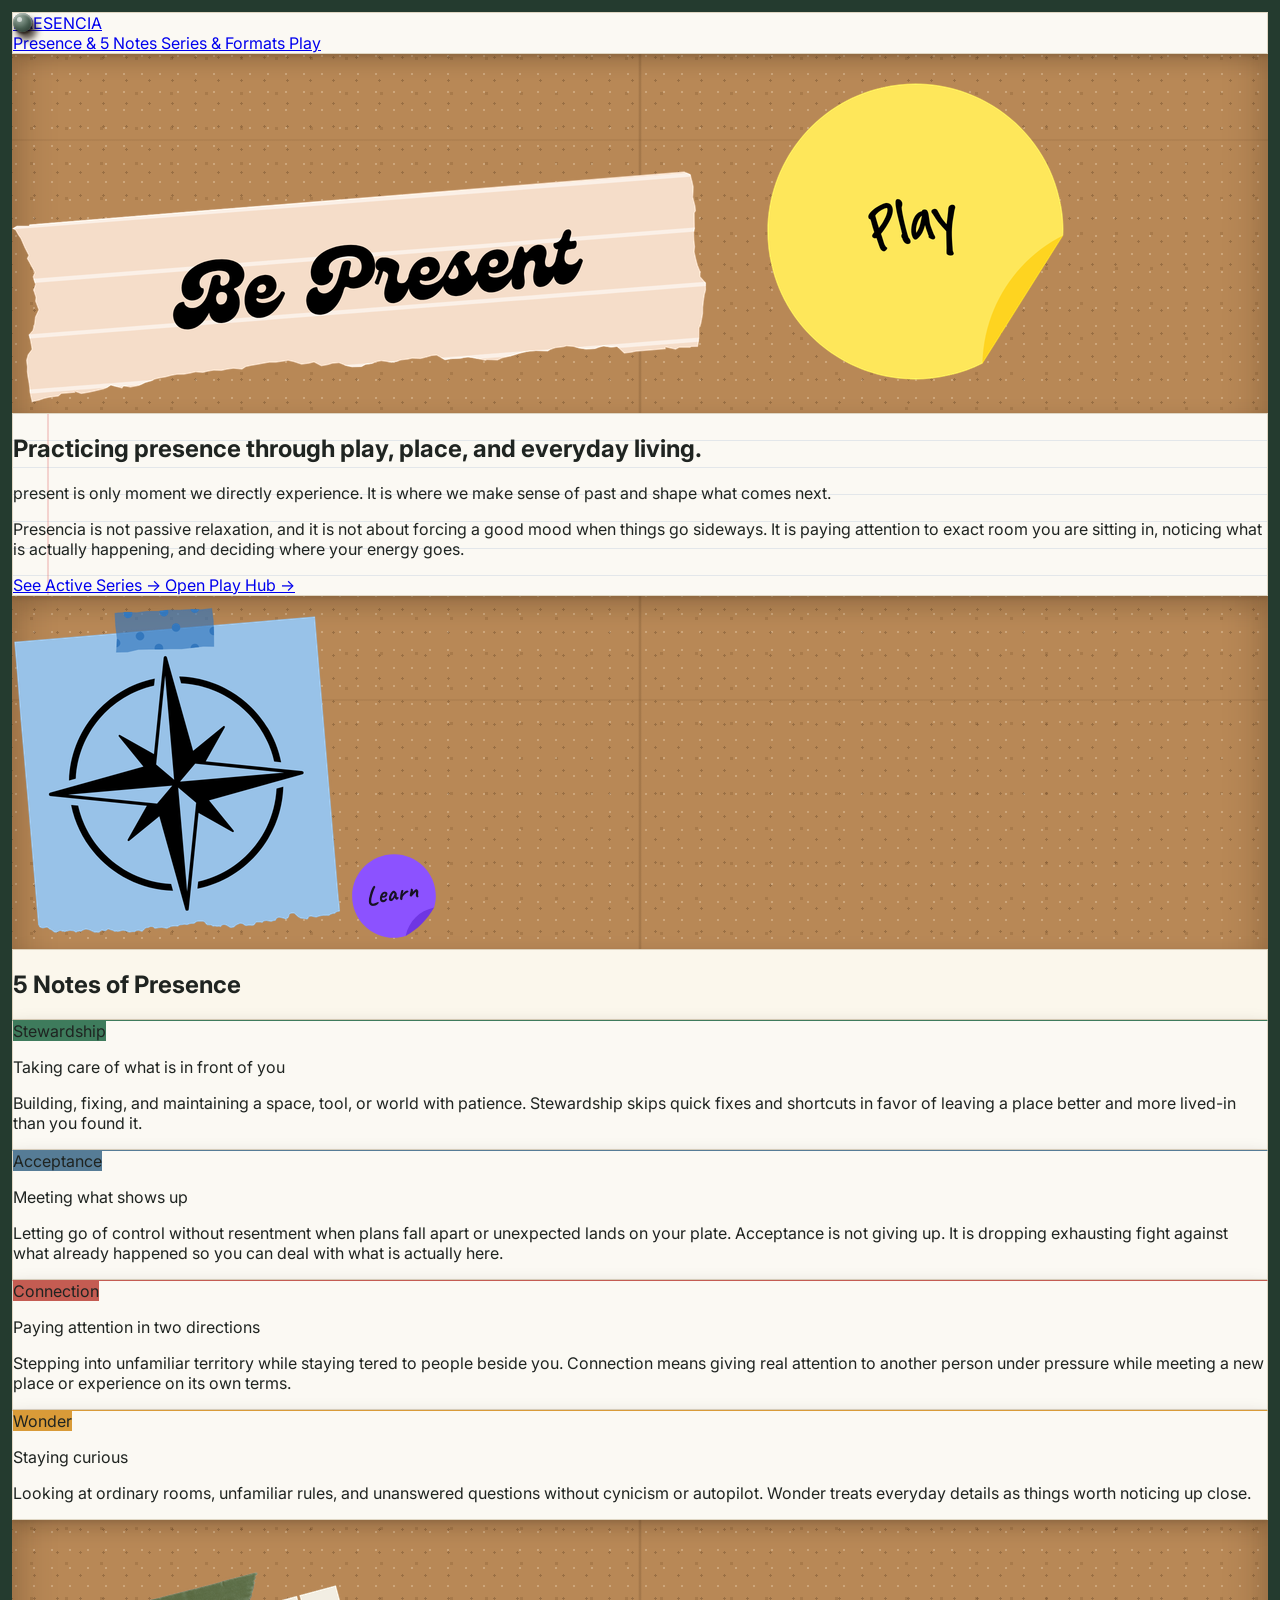
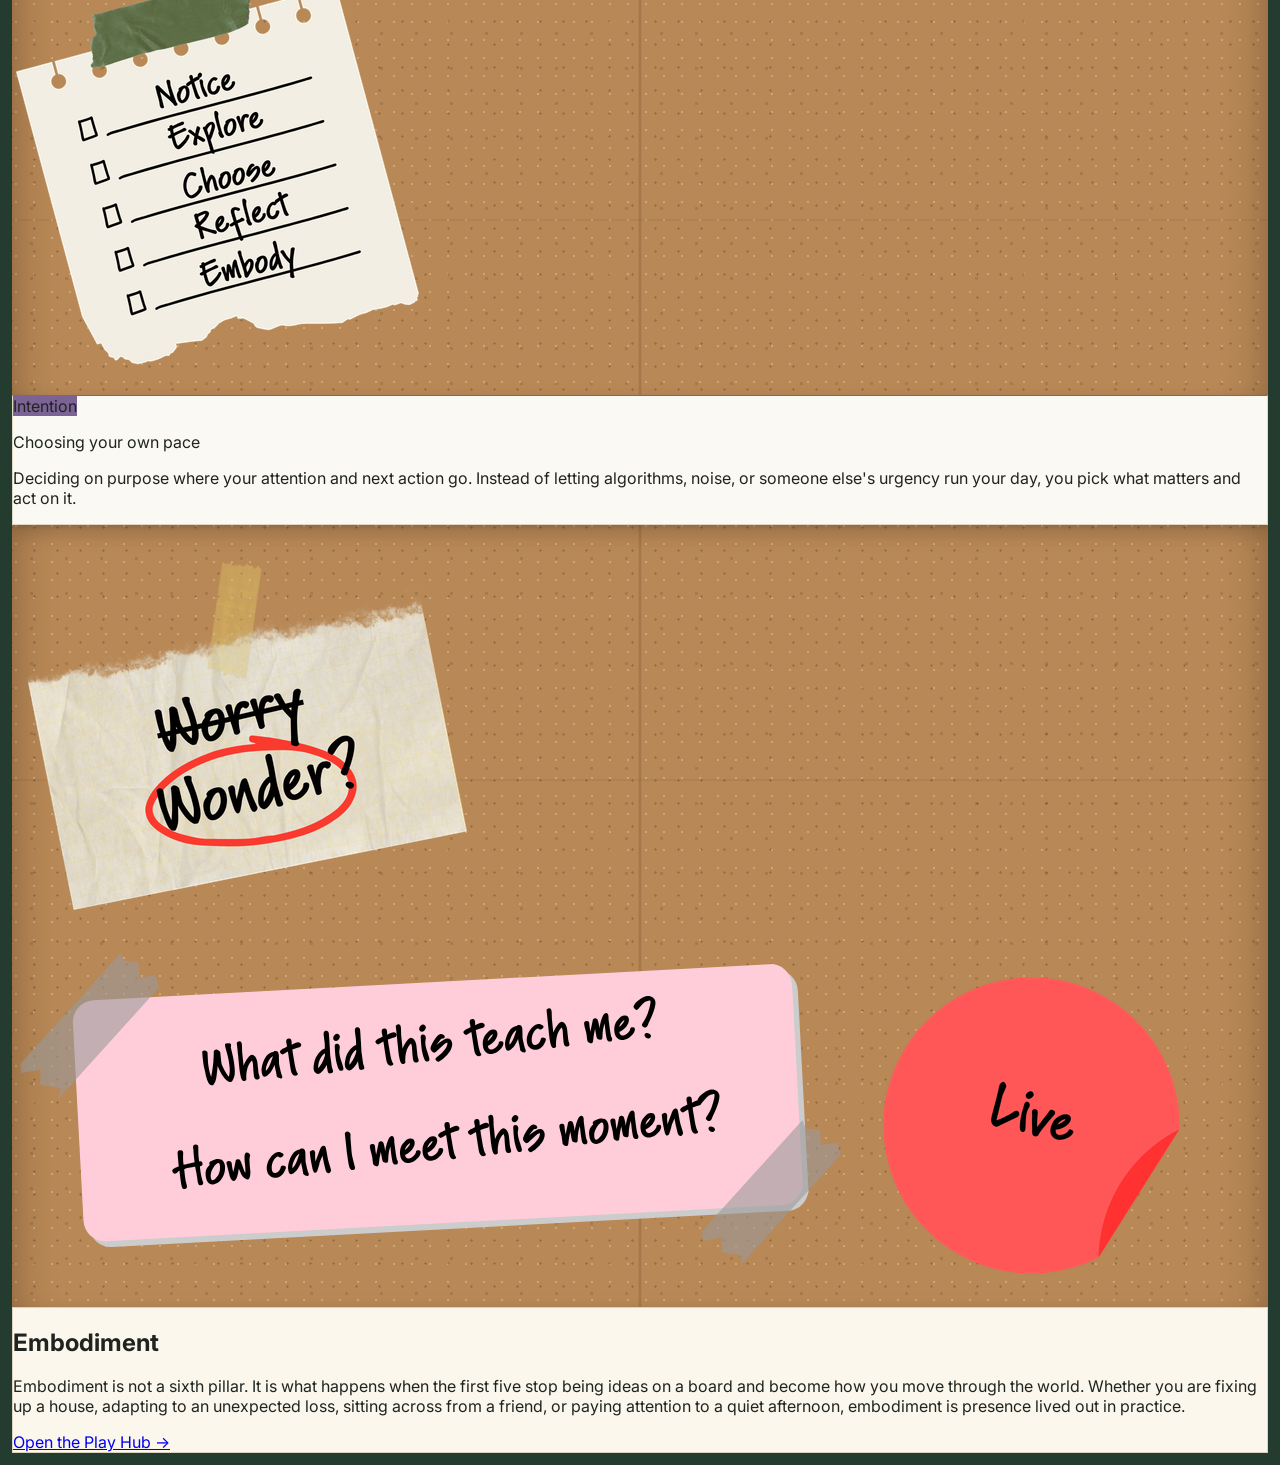
==== index.html @ 04a3e6ba "Update index.html" ====
<!DOCTYPE html>
<html lang="en">
<head>
  <meta charset="UTF-8" />
  <meta name="viewport" content="width=device-width, initial-scale=1.0" />
  <title>PRESENCIA | Presence & The 5 Notes</title>
  <script src="https://cdn.tailwindcss.com"></script>
  <link rel="preconnect" href="https://fonts.googleapis.com">
  <link rel="preconnect" href="https://fonts.gstatic.com" crossorigin>
  <link href="https://fonts.googleapis.com/css2?family=Caveat:wght@600;700&family=Inter:wght@400;500;600;700;800&family=Pacifico&display=swap" rel="stylesheet">
  <link rel="stylesheet" href="styles.css" />
</head>
<body class="flex flex-col">

  <!-- TOP PINNED HEADER BAR (.pinned with Two 3D Slate Push Pins, Zero Tape) -->
  <div class="max-w-6xl w-full mx-auto px-4 sm:px-6 pt-5 z-20">
    <header class="index-card rounded-2xl px-5 sm:px-7 py-3.5 flex flex-wrap items-center justify-between gap-4">
      <div class="slate-pin top-2.5 left-3"></div>
      <div class="slate-pin top-2.5 right-3"></div>

      <!-- Left Cluster: PRESENCIA + Inline Logo Directly to the Right -->
      <div class="pl-4 flex items-center gap-2.5">
        <a href="index.html" class="font-extrabold tracking-[0.18em] text-base sm:text-lg uppercase text-[#1f2421] no-underline">
          PRESENCIA
        </a>
        <img
          id="brandLogoImg"
          src="logo.png"
          alt="Presencia Logo"
          class="h-9 w-auto max-w-[130px] rounded-md object-contain border border-[#dfd6c3] bg-white px-1.5 py-0.5 shadow-2xs"
          onerror="this.style.display='none'"
        />
      </div>

      <!-- Right Cluster: 3 Navigation Links -->
      <div class="pr-4 flex flex-wrap items-center gap-2.5 ml-auto sm:ml-0">
        <nav aria-label="Primary Pages" class="bg-[#efe9da] p-1 rounded-xl border border-[#d8ceb8] flex flex-wrap items-center gap-1">
          <a href="index.html" class="px-3.5 py-1.5 rounded-lg text-xs font-bold transition-all bg-[#243b2f] text-[#fbf9f3] shadow-2xs">
            Presence & 5 Notes
          </a>
          <a href="series.html" class="px-3.5 py-1.5 rounded-lg text-xs font-bold transition-all text-[#3c4540] hover:text-[#1f2421]">
            Series &amp; Formats
          </a>
          <a href="play.html" class="px-3.5 py-1.5 rounded-lg text-xs font-bold transition-all text-[#3c4540] hover:text-[#1f2421]">
            Play
          </a>
        </nav>
      </div>
    </header>
  </div>

  <!-- ===================================================================== -->
  <!-- PAGE 1: Presence &  5 Notes                                     -->
  <!-- ===================================================================== -->
  <main class="flex-1 max-w-6xl w-full mx-auto px-4 sm:px-6 py-7 sm:py-9 space-y-10 relative">

    <!-- ZONE 1: TOP SCATTERED CUTOUTS FLANKING CENTER RULED INTRO SHEET -->
    <section class="relative">
      <div class="grid grid-cols-1 lg:grid-cols-12 gap-5 items-center">

        <!-- Left Flank Column (Hugs Left Side of Intro Card) -->
        <div class="lg:col-span-3 flex flex-row lg:flex-col items-center lg:items-end justify-around lg:justify-between gap-4 lg:py-2">
          <div class="cutout-slot -rotate-3 hover:-rotate-1">
            <img src="be present.png" alt="Be Present Cutout" class="max-w-[205px] sm:max-w-[230px] h-auto drop-shadow-md" />
          </div>

          <div class="cutout-slot -rotate-6 hover:rotate-0 lg:mr-3">
            <img src="play.png" alt="Yellow Play Sticker" class="w-[92px] sm:w-[104px] h-auto drop-shadow-md" />
          </div>
        </div>

        <!-- Center Hero Intro Sheet (.taped with Two Diagonal Masking Tape Strips at Top Corners + Ruled Lines) -->
        <div class="lg:col-span-6 ruled-sheet rounded-2xl p-6 sm:p-8 pl-11 sm:pl-12 pt-9">
          <div class="masking-tape w-20 h-4 -top-2 left-5 -rotate-12"></div>
          <div class="masking-tape w-20 h-4 -top-2 right-5 rotate-12"></div>

          <h1 class="text-2xl sm:text-3xl font-extrabold tracking-tight text-[#1f2421] leading-tight mb-4">
            Practicing presence through play, place, and everyday living.
          </h1>

          <div class="space-y-3.5 text-[15px] leading-relaxed text-[#28302b]">
            <p>
               present is  only moment we directly experience. It is where we make sense of  past and shape what comes next.
            </p>
            <p>
              Presencia is not passive relaxation, and it is not about forcing a good mood when things go sideways. It is paying attention to  exact room you are sitting in, noticing what is actually happening, and deciding where your energy goes.
            </p>
          </div>

          <div class="pt-5 mt-5 border-t border-[#dfd6c3] flex flex-wrap items-center gap-3">
            <a
              href="series.html"
              class="px-4 py-2 rounded-xl bg-[#243b2f] hover:bg-[#17271f] text-[#fbf9f3] text-xs sm:text-sm font-bold transition-colors shadow-xs"
            >
              See Active Series &rarr;
            </a>
            <a
              href="play.html"
              class="px-4 py-2 rounded-xl bg-[#fdf2c4] hover:bg-[#f6e6a4] text-[#1f2421] border border-[#dfd092] text-xs sm:text-sm font-bold transition-colors shadow-2xs"
            >
              Open Play Hub &rarr;
            </a>
          </div>
        </div>

        <!-- Right Flank Column (Hugs Right Side of Intro Card) -->
        <div class="lg:col-span-3 flex flex-row lg:flex-col items-center lg:items-start justify-around lg:justify-between gap-4 lg:py-2">
          <div class="cutout-slot rotate-3 hover:rotate-0">
            <img src="compass.png" alt="Compass Rose Cutout" class="w-[112px] sm:w-[124px] h-auto drop-shadow-md" />
          </div>

          <div class="cutout-slot rotate-6 hover:rotate-0 lg:ml-4">
            <img src="learn.png" alt="Purple Learn Sticker" class="w-[92px] sm:w-[104px] h-auto drop-shadow-md" onerror="this.style.display='none'; document.getElementById('svgLearn').classList.remove('hidden');" />
            <div id="svgLearn" class="hidden drop-shadow-md">
              <svg width="98" height="98" viewBox="0 0 110 110" fill="none" xmlns="http://www.w3.org/2000/svg">
                <path d="M55 8 C81 8 102 29 102 55 C102 60 101 64 100 68 L68 100 C64 101 60 102 55 102 C29 102 8 81 8 55 C8 29 29 8 55 8 Z" fill="#8c52ff"/>
                <path d="M100 68 C83 72 72 83 68 100 C82 92 92 82 100 68 Z" fill="#6f36e3"/>
                <text x="53" y="61" text-anchor="middle" fill="#171224" font-family="'Caveat', cursive" font-weight="700" font-size="29" transform="rotate(-8 53 55)">Learn</text>
              </svg>
            </div>
          </div>
        </div>

      </div>
    </section>

    <!-- ZONE 2: CANONICAL 5 Notes OF PRESENCE -->
    <section class="space-y-6 relative">
      <div class="flex justify-center">
        <div class="cream-banner rounded-xl px-6 py-2.5 pt-3.5 inline-block">
          <div class="masking-tape w-16 h-3.5 -top-2 left-1/2 -translate-x-1/2 -rotate-1"></div>
          <h2 class="text-sm sm:text-base font-extrabold uppercase tracking-[0.14em] text-[#1f2421]">
             5 Notes of Presence
          </h2>
        </div>
      </div>

      <div class="grid grid-cols-1 md:grid-cols-2 lg:grid-cols-3 gap-7 items-stretch">

        <!-- ROW 1, COL 1: Stewardship -->
        <article class="index-card rounded-2xl p-6 pt-8 h-full min-h-[218px] flex flex-col justify-start border-t-4 -rotate-[0.4deg] hover:rotate-0 transition-transform" style="border-top-color: #3e7b5c;">
          <div class="washi-tape w-16 h-3.5 -top-2 left-5 -rotate-6" style="background: rgba(62, 123, 92, 0.88);"></div>
          <div class="washi-tape w-16 h-3.5 -top-2 right-5 rotate-6" style="background: rgba(62, 123, 92, 0.88);"></div>
          <div class="space-y-2.5">
            <div>
              <span class="inline-block text-xs font-extrabold uppercase tracking-wider px-3 py-1 rounded-full text-white" style="background-color: #3e7b5c;">
                Stewardship
              </span>
              <p class="text-xs font-bold text-[#3e7b5c] mt-2">Taking care of what is in front of you</p>
            </div>
            <p class="text-sm leading-relaxed text-[#28302b]">
              Building, fixing, and maintaining a space, tool, or world with patience. Stewardship skips quick fixes and shortcuts in favor of leaving a place better and more lived-in than you found it.
            </p>
          </div>
        </article>

        <!-- ROW 1, COL 2: Acceptance -->
        <article class="index-card rounded-2xl p-6 pt-8 h-full min-h-[218px] flex flex-col justify-start border-t-4 rotate-[0.4deg] hover:rotate-0 transition-transform" style="border-top-color: #567c96;">
          <div class="washi-tape w-16 h-3.5 -top-2 left-5 -rotate-6" style="background: rgba(86, 124, 150, 0.88);"></div>
          <div class="washi-tape w-16 h-3.5 -top-2 right-5 rotate-6" style="background: rgba(86, 124, 150, 0.88);"></div>
          <div class="space-y-2.5">
            <div>
              <span class="inline-block text-xs font-extrabold uppercase tracking-wider px-3 py-1 rounded-full text-white" style="background-color: #567c96;">
                Acceptance
              </span>
              <p class="text-xs font-bold text-[#567c96] mt-2">Meeting what shows up</p>
            </div>
            <p class="text-sm leading-relaxed text-[#28302b]">
              Letting go of control without resentment when plans fall apart or  unexpected lands on your plate. Acceptance is not giving up. It is dropping  exhausting fight against what already happened so you can deal with what is actually here.
            </p>
          </div>
        </article>

        <!-- ROW 1, COL 3: Connection -->
        <article class="index-card rounded-2xl p-6 pt-8 h-full min-h-[218px] flex flex-col justify-start border-t-4 -rotate-[0.3deg] hover:rotate-0 transition-transform" style="border-top-color: #c45c52;">
          <div class="washi-tape w-16 h-3.5 -top-2 left-5 -rotate-6" style="background: rgba(196, 92, 82, 0.88);"></div>
          <div class="washi-tape w-16 h-3.5 -top-2 right-5 rotate-6" style="background: rgba(196, 92, 82, 0.88);"></div>
          <div class="space-y-2.5">
            <div>
              <span class="inline-block text-xs font-extrabold uppercase tracking-wider px-3 py-1 rounded-full text-white" style="background-color: #c45c52;">
                Connection
              </span>
              <p class="text-xs font-bold text-[#c45c52] mt-2">Paying attention in two directions</p>
            </div>
            <p class="text-sm leading-relaxed text-[#28302b]">
              Stepping into unfamiliar territory while staying tered to  people beside you. Connection means giving real attention to another person under pressure while meeting a new place or experience on its own terms.
            </p>
          </div>
        </article>

        <!-- ROW 2, COL 1: Wonder -->
        <article class="index-card rounded-2xl p-6 pt-8 h-full min-h-[218px] flex flex-col justify-start border-t-4 rotate-[0.35deg] hover:rotate-0 transition-transform" style="border-top-color: #d99b38;">
          <div class="washi-tape w-16 h-3.5 -top-2 left-5 -rotate-6" style="background: rgba(217, 155, 56, 0.9);"></div>
          <div class="washi-tape w-16 h-3.5 -top-2 right-5 rotate-6" style="background: rgba(217, 155, 56, 0.9);"></div>
          <div class="space-y-2.5">
            <div>
              <span class="inline-block text-xs font-extrabold uppercase tracking-wider px-3 py-1 rounded-full text-white" style="background-color: #d99b38;">
                Wonder
              </span>
              <p class="text-xs font-bold text-[#b87e22] mt-2">Staying curious</p>
            </div>
            <p class="text-sm leading-relaxed text-[#28302b]">
              Looking at ordinary rooms, unfamiliar rules, and unanswered questions without cynicism or autopilot. Wonder treats everyday details as things worth noticing up close.
            </p>
          </div>
        </article>

        <!-- ROW 2, COL 2: Torn Spiral Checklist Cutout -->
        <div class="flex items-center justify-center py-2">
          <div class="cutout-slot -rotate-2 hover:rotate-0">
            <img src="checklist.png" alt="Notice Explore Choose Reflect Embody Checklist" class="w-[188px] sm:w-[206px] h-auto drop-shadow-md" />
          </div>
        </div>

        <!-- ROW 2, COL 3: Intention -->
        <article class="index-card rounded-2xl p-6 pt-8 h-full min-h-[218px] flex flex-col justify-start border-t-4 -rotate-[0.35deg] hover:rotate-0 transition-transform" style="border-top-color: #7c6396;">
          <div class="washi-tape w-16 h-3.5 -top-2 left-5 -rotate-6" style="background: rgba(124, 99, 150, 0.88);"></div>
          <div class="washi-tape w-16 h-3.5 -top-2 right-5 rotate-6" style="background: rgba(124, 99, 150, 0.88);"></div>
          <div class="space-y-2.5">
            <div>
              <span class="inline-block text-xs font-extrabold uppercase tracking-wider px-3 py-1 rounded-full text-white" style="background-color: #7c6396;">
                Intention
              </span>
              <p class="text-xs font-bold text-[#7c6396] mt-2">Choosing your own pace</p>
            </div>
            <p class="text-sm leading-relaxed text-[#28302b]">
              Deciding on purpose where your attention and next action go. Instead of letting algorithms, noise, or someone else's urgency run your day, you pick what matters and act on it.
            </p>
          </div>
        </article>

      </div>
    </section>

    <!-- ZONE 3: LOWER SCATTERED CUTOUTS + TAPED EMBODIMENT INTEGRATION BANNER -->
    <section class="space-y-6 relative">

      <div class="flex flex-wrap items-center justify-between gap-6 px-1 sm:px-3">

        <div class="cutout-slot -rotate-3 hover:rotate-0">
          <img src="worry wonder.png" alt="Worry to Wonder Cutout" class="w-[176px] sm:w-[196px] h-auto drop-shadow-md" />
        </div>

        <div class="cutout-slot -rotate-1 hover:rotate-0">
          <img src="teach.png" alt="Pink Inquiry Card Cutout" class="max-w-[295px] sm:max-w-[340px] h-auto drop-shadow-md" />
        </div>

        <div class="cutout-slot rotate-3 hover:rotate-0">
          <img src="live.png" alt="Red Live Sticker" class="w-[92px] sm:w-[104px] h-auto drop-shadow-md" />
        </div>

      </div>

      <!-- Bottom Integration Banner: Embodiment -->
      <div class="cream-banner rounded-2xl p-6 sm:p-8 pt-8 border-2 border-[#d8ccb4]">
        <div class="masking-tape w-20 h-4 -top-2 left-6 -rotate-6"></div>
        <div class="masking-tape w-20 h-4 -top-2 right-6 rotate-6"></div>

        <div class="flex flex-col md:flex-row md:items-center justify-between gap-6">
          <div class="space-y-2 max-w-3xl">
            <h2 class="text-2xl sm:text-3xl font-extrabold text-[#1f2421]">Embodiment</h2>
            <p class="text-sm sm:text-[15.5px] leading-relaxed text-[#28302b]">
              Embodiment is not a sixth pillar. It is what happens when the first five stop being ideas on a board and become how you move through the world. Whether you are fixing up a house, adapting to an unexpected loss, sitting across from a friend, or paying attention to a quiet afternoon, embodiment is presence lived out in practice.
            </p>
          </div>

          <div class="shrink-0">
            <a
              href="play.html"
              class="inline-block w-full md:w-auto text-center px-5 py-3 rounded-xl bg-[#243b2f] hover:bg-[#17271f] text-[#fbf9f3] font-bold text-sm transition-colors shadow-xs"
            >
              Open the Play Hub &rarr;
            </a>
          </div>
        </div>
      </div>

    </section>

  </main>
</body>
</html>
---- styles.css ----
:root {
  --cork-base: #b88856;
  --cork-dark: #94683b;
  --cork-light: #cea06e;
  --wood-frame: #243b2f;
  --wood-trim: #17271f;
  --paper-cream: #fbf9f3;
  --paper-yellow: #fdf2c4;
  --ink: #1f2421;
  --ink-soft: #4a534d;
}

* {
  box-sizing: border-box;
}

html, body {
  margin: 0;
  padding: 0;
  color: var(--ink);
  font-family: 'Inter', -apple-system, BlinkMacSystemFont, sans-serif;
  -webkit-font-smoothing: antialiased;
  overflow-x: hidden;
}

/* Full-Bleed Tactile Corkboard Surface with Subtle Panel Seams & Wooden Frame */
body {
  min-height: 100vh;
  background-color: var(--cork-base);
  background-image:
    linear-gradient(90deg, transparent 49.85%, rgba(62, 38, 16, 0.22) 50%, transparent 50.15%),
    linear-gradient(0deg, transparent 74.85%, rgba(62, 38, 16, 0.16) 75%, transparent 75.15%),
    radial-gradient(rgba(68, 41, 17, 0.26) 1.2px, transparent 0),
    radial-gradient(rgba(255, 242, 218, 0.28) 1px, transparent 0),
    radial-gradient(rgba(105, 66, 28, 0.2) 1.7px, transparent 0);
  background-size: 100% 100%, 100% 560px, 23px 23px, 18px 18px, 35px 35px;
  background-position: 0 0, 0 0, 0 0, 7px 11px, 14px 6px;
  border: 12px solid var(--wood-frame);
  box-shadow: inset 0 0 42px rgba(32, 18, 7, 0.34);
}

@media (max-width: 640px) {
  body {
    border-width: 7px;
  }
}

.font-hand {
  font-family: 'Caveat', cursive;
}

.font-retro {
  font-family: 'Pacifico', cursive;
}

/* Ruled Notebook Paper with Crisp Horizontal Lines (#cbd5e1) & Subtle Red Margin Line */
.ruled-sheet {
  background-color: var(--paper-cream);
  background-image:
    linear-gradient(90deg, transparent 34px, rgba(220, 88, 88, 0.24) 34px, rgba(220, 88, 88, 0.24) 35.5px, transparent 35.5px),
    repeating-linear-gradient(
      to bottom,
      transparent 0px,
      transparent 26px,
      #cbd5e1 27px
    );
  border: 1px solid #dfd6c3;
  box-shadow:
    0 10px 22px rgba(38, 22, 9, 0.24),
    0 2px 5px rgba(0, 0, 0, 0.12);
  position: relative;
}

/* Compact Ruled Paper Card (Horizontal Lines #cbd5e1 without Margin Line) */
.ruled-note {
  background-color: var(--paper-cream);
  background-image:
    repeating-linear-gradient(
      to bottom,
      transparent 0px,
      transparent 24px,
      #cbd5e1 25px
    );
  border: 1px solid #dfd6c3;
  box-shadow:
    0 10px 22px rgba(38, 22, 9, 0.24),
    0 2px 5px rgba(0, 0, 0, 0.12);
  position: relative;
}

/* Unlined Tactile Index Card (Used for Colored/Pillar Cards & Header Bar) */
.index-card {
  background-color: var(--paper-cream);
  border: 1px solid #dfd6c3;
  box-shadow:
    0 8px 18px rgba(38, 22, 9, 0.22),
    0 2px 4px rgba(0, 0, 0, 0.1);
  position: relative;
}

/* Warm Cream Note Banner */
.cream-banner {
  background-color: #fbf7ec;
  border: 1px solid #ddd2bc;
  box-shadow:
    0 9px 20px rgba(38, 22, 9, 0.24),
    0 2px 4px rgba(0, 0, 0, 0.1);
  position: relative;
}

/* Colored Yellow Sticky Note (Unlined) */
.sticky-yellow {
  background-color: var(--paper-yellow);
  border: 1px solid #e5d491;
  box-shadow:
    0 8px 16px rgba(38, 22, 9, 0.24),
    0 2px 3px rgba(0, 0, 0, 0.1);
  position: relative;
}

/* Realistic 3D Slate-Green Push Pin (.pinned elements ONLY) */
.slate-pin {
  width: 19px;
  height: 19px;
  border-radius: 50%;
  background: radial-gradient(circle at 34% 28%, #9eb0a5 0%, #485e51 55%, #1e2b24 100%);
  box-shadow:
    4px 7px 7px rgba(28, 17, 7, 0.52),
    1px 2px 2px rgba(0, 0, 0, 0.35),
    inset 0 1.5px 2px rgba(255, 255, 255, 0.48);
  position: absolute;
  z-index: 15;
  pointer-events: none;
}

.slate-pin::after {
  content: "";
  position: absolute;
  top: 3.5px;
  left: 4px;
  width: 5px;
  height: 5px;
  border-radius: 50%;
  background: rgba(255, 255, 255, 0.6);
}

/* Translucent Masking & Washi Tape Strips (.taped elements ONLY) */
.masking-tape {
  background: rgba(244, 234, 208, 0.9);
  border-left: 1.5px dashed rgba(138, 121, 90, 0.52);
  border-right: 1.5px dashed rgba(138, 121, 90, 0.52);
  box-shadow: 0 2px 4px rgba(34, 20, 8, 0.22);
  backdrop-filter: blur(1px);
  position: absolute;
  z-index: 14;
  pointer-events: none;
}

.washi-tape {
  border-left: 1.5px dashed rgba(255, 255, 255, 0.48);
  border-right: 1.5px dashed rgba(255, 255, 255, 0.48);
  box-shadow: 0 2px 5px rgba(34, 20, 8, 0.24);
  backdrop-filter: blur(0.5px);
  position: absolute;
  z-index: 14;
  pointer-events: none;
}

/* Scattered Extracted Corkboard Cutout Wrapper */
.cutout-slot {
  position: relative;
  display: inline-block;
  transition: transform 0.2s ease, filter 0.2s ease;
}

.cutout-slot:hover {
  filter: drop-shadow(0 10px 16px rgba(28, 16, 6, 0.34));
}

/* ===================================================================== */
/* STANDALONE ARCADE CLAW MACHINE CABINET (Fixed 600px Viewport Height)  */
/* ===================================================================== */
.arcade-stage {
  width: 100%;
  height: 600px;
  max-height: 600px;
  overflow: hidden;
  display: flex;
  align-items: center;
  justify-content: center;
}

.arcade-cabinet {
  width: 100%;
  max-width: 680px;
  height: 594px;
  background: linear-gradient(180deg, #2c473a 0%, #243b30 62%, #1f3329 100%);
  border: 4px solid #15231c;
  border-radius: 26px 26px 16px 16px;
  box-shadow:
    0 18px 34px rgba(24, 14, 6, 0.42),
    inset 0 2px 4px rgba(255, 255, 255, 0.16);
  display: flex;
  flex-direction: column;
  justify-content: space-between;
  padding: 10px 18px 12px 18px;
  position: relative;
  user-select: none;
  -webkit-user-select: none;
}

/* Warm Parchment & Gold Cabinet Side Pillars */
.arcade-cabinet::before,
.arcade-cabinet::after {
  content: "";
  position: absolute;
  top: 58px;
  bottom: 92px;
  width: 7px;
  background: linear-gradient(180deg, #fbf9f4 0%, #e5d7b7 50%, #d4a234 100%);
  border: 1px solid #182820;
  border-radius: 4px;
}
.arcade-cabinet::before { left: 5px; }
.arcade-cabinet::after { right: 5px; }

/* Sculpted Cabinet Top Canopy / Marquee */
.arcade-marquee {
  height: 54px;
  background: linear-gradient(180deg, #fbf9f4 0%, #f1e6cc 100%);
  border: 3px solid #d4a234;
  border-radius: 16px 16px 10px 10px;
  box-shadow:
    inset 0 0 18px rgba(212, 162, 52, 0.42),
    0 4px 8px rgba(0, 0, 0, 0.35);
  display: flex;
  align-items: center;
  justify-content: space-between;
  padding: 0 14px;
  position: relative;
  overflow: hidden;
}

.arcade-marquee::after {
  content: "";
  position: absolute;
  top: 0;
  left: 0;
  right: 0;
  height: 46%;
  background: linear-gradient(180deg, rgba(255, 255, 255, 0.72) 0%, rgba(255, 255, 255, 0) 100%);
  pointer-events: none;
}

.marquee-title-text {
  font-size: 1.25rem;
  font-weight: 900;
  letter-spacing: 0.2em;
  text-transform: uppercase;
  color: #17271f;
  text-shadow:
    0 1px 0 rgba(255, 255, 255, 0.9),
    0 2px 6px rgba(212, 162, 52, 0.45);
  z-index: 10;
}

@media (max-width: 520px) {
  .marquee-title-text {
    font-size: 1.02rem;
    letter-spacing: 0.14em;
  }
}

/* 3-Bulb Arcade Indicator Light Bank */
.marquee-bulb-bank {
  display: flex;
  align-items: center;
  gap: 6px;
  background: #182820;
  padding: 5px 8px;
  border-radius: 999px;
  border: 1.5px solid #d4a234;
  box-shadow: inset 0 1px 3px rgba(0, 0, 0, 0.65);
  z-index: 10;
}

.marquee-bulb {
  width: 11px;
  height: 11px;
  border-radius: 50%;
  background-color: #d4a234;
  border: 1px solid rgba(255, 255, 255, 0.55);
  box-shadow: 0 0 4px rgba(212, 162, 52, 0.5);
  transition: background-color 0.12s ease, box-shadow 0.12s ease, transform 0.12s ease;
}

@keyframes bulbIdle {
  0%, 100% { opacity: 0.45; transform: scale(0.95); }
  50% { opacity: 1; transform: scale(1.05); }
}

@keyframes bulbGrabFlash {
  0%, 100% { opacity: 0.28; transform: scale(0.9); }
  50% { opacity: 1; transform: scale(1.2); }
}

.marquee-bulb.idle {
  animation: bulbIdle 1.8s infinite ease-in-out;
}
.marquee-bulb.idle:nth-child(2) { animation-delay: 0.3s; }
.marquee-bulb.idle:nth-child(3) { animation-delay: 0.6s; }

.marquee-bulb.flashing {
  animation: bulbGrabFlash 0.34s infinite ease-in-out;
}
.marquee-bulb.flashing:nth-child(2) { animation-delay: 0.11s; }
.marquee-bulb.flashing:nth-child(3) { animation-delay: 0.22s; }

/* Brushed Metal & Tempered Glass Display Case */
.glass-bezel {
  flex: 1;
  margin: 8px 0;
  background: linear-gradient(180deg, #c2b9a5 0%, #9b917c 100%);
  border: 4px solid #1f3329;
  border-radius: 12px;
  padding: 5px;
  box-shadow:
    inset 0 2px 6px rgba(0, 0, 0, 0.42),
    0 2px 0 rgba(212, 162, 52, 0.25);
  display: flex;
  flex-direction: column;
}

.viewport-wrap {
  position: relative;
  width: 100%;
  height: 100%;
  background: #fbf9f4;
  border: 2px solid #59665f;
  border-radius: 8px;
  overflow: hidden;
  box-shadow: inset 0 6px 18px rgba(24, 34, 28, 0.14);
}

/* Subtle Corner & Diagonal Glass Reflections */
.glass-glare {
  position: absolute;
  inset: 0;
  background:
    radial-gradient(circle at 12% 14%, rgba(255, 255, 255, 0.42) 0%, transparent 24%),
    radial-gradient(circle at 90% 16%, rgba(255, 255, 255, 0.28) 0%, transparent 20%),
    linear-gradient(
      118deg,
      rgba(255, 255, 255, 0.28) 0%,
      rgba(255, 255, 255, 0.06) 28%,
      transparent 29%,
      transparent 66%,
      rgba(255, 255, 255, 0.1) 67%,
      transparent 84%
    );
  pointer-events: none;
  z-index: 8;
}

#clawCanvas {
  display: block;
  width: 100%;
  height: 100%;
}

/* Slanted Lower Control Console */
.arcade-deck {
  height: 84px;
  background: linear-gradient(180deg, #fbf9f4 0%, #e5dac1 16%, #2c473a 18%, #1f3329 65%, #16241d 100%);
  border: 3px solid #d4a234;
  border-radius: 12px 12px 14px 14px;
  box-shadow:
    inset 0 2px 2px rgba(255, 255, 255, 0.25),
    0 -2px 6px rgba(0, 0, 0, 0.35);
  padding: 14px 16px 8px 16px;
  display: flex;
  align-items: center;
  justify-content: space-between;
  gap: 12px;
  position: relative;
}

/* Tactile Arcade Joystick Visual */
.joystick-assembly {
  width: 52px;
  height: 52px;
  border-radius: 50%;
  background: radial-gradient(circle, #182820 38%, #4c5b52 42%, #29362f 100%);
  border: 2px solid #d4a234;
  box-shadow: inset 0 2px 5px rgba(0, 0, 0, 0.6), 0 2px 3px rgba(255, 255, 255, 0.14);
  position: relative;
  display: flex;
  align-items: center;
  justify-content: center;
  flex-shrink: 0;
}

.joystick-shaft {
  width: 7px;
  height: 21px;
  background: linear-gradient(90deg, #8b9991, #dce5df, #64736b);
  border-radius: 4px;
  position: absolute;
  bottom: 23px;
  transform-origin: bottom center;
  transition: transform 0.1s ease;
}

.joystick-ball {
  width: 23px;
  height: 23px;
  border-radius: 50%;
  background: radial-gradient(circle at 32% 28%, #83c4a0 0%, #3e7b5c 58%, #214734 100%);
  box-shadow: 0 4px 6px rgba(0, 0, 0, 0.5), inset 0 1.5px 2px rgba(255, 255, 255, 0.55);
  position: absolute;
  top: -13px;
  left: -8px;
}

/* Arcade Push Buttons */
.arcade-btn-nav {
  background: linear-gradient(180deg, #fbf9f4 0%, #e5dcc7 100%);
  color: #1f2421;
  border: 2px solid #182820;
  border-bottom-width: 5px;
  border-radius: 10px;
  padding: 8px 14px;
  font-size: 0.84rem;
  font-weight: 800;
  cursor: pointer;
  transition: transform 0.06s ease, border-bottom-width 0.06s ease;
}

.arcade-btn-nav:active:not(:disabled) {
  transform: translateY(3px);
  border-bottom-width: 2px;
}

.arcade-btn-drop {
  background: linear-gradient(180deg, #d9645d 0%, #b8443d 100%);
  color: #fffdf8;
  border: 2px solid #182820;
  border-bottom-width: 6px;
  border-radius: 999px;
  padding: 9px 22px;
  font-size: 0.88rem;
  font-weight: 800;
  letter-spacing: 0.05em;
  text-transform: uppercase;
  box-shadow: 0 4px 10px rgba(0, 0, 0, 0.35);
  cursor: pointer;
  transition: transform 0.06s ease, border-bottom-width 0.06s ease;
}

.arcade-btn-drop:active:not(:disabled) {
  transform: translateY(4px);
  border-bottom-width: 2px;
}

.arcade-btn-nav:disabled,
.arcade-btn-drop:disabled {
  opacity: 0.48;
  cursor: not-allowed;
}

/* Drawn Capsule Ruled Note Overlay (Uses Tape Only, Zero Pins) */
.note-overlay {
  position: absolute;
  inset: 0;
  background: rgba(24, 34, 28, 0.62);
  display: flex;
  align-items: center;
  justify-content: center;
  padding: 20px;
  opacity: 0;
  pointer-events: none;
  transition: opacity 0.24s ease;
  z-index: 25;
}

.note-overlay.visible {
  opacity: 1;
  pointer-events: auto;
}

.note-card {
  border: 2px solid #d9cbb5;
  border-radius: 14px;
  max-width: 440px;
  width: 100%;
  padding: 26px 26px 22px 26px;
  box-shadow: 0 18px 36px rgba(0, 0, 0, 0.32);
  transform: translateY(10px);
  transition: transform 0.24s ease;
  position: relative;
}

.note-overlay.visible .note-card {
  transform: translateY(0);
}
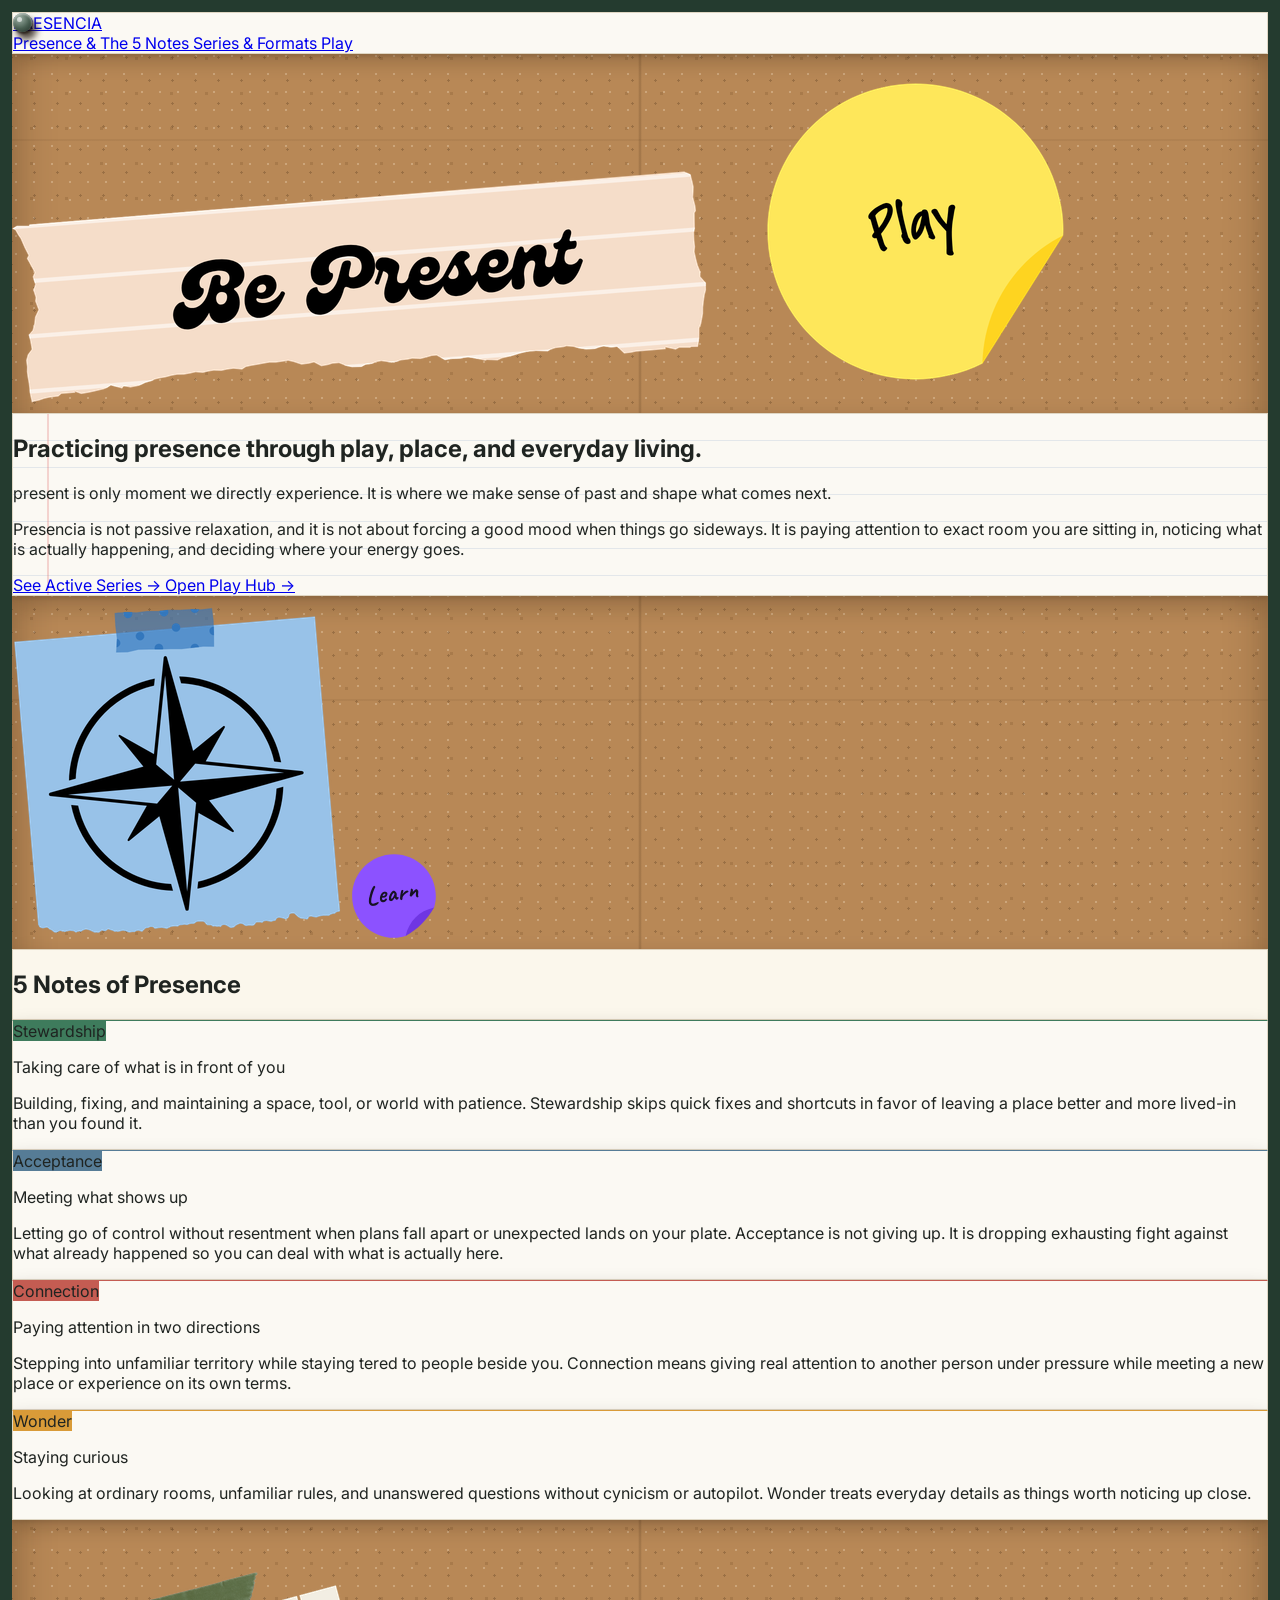
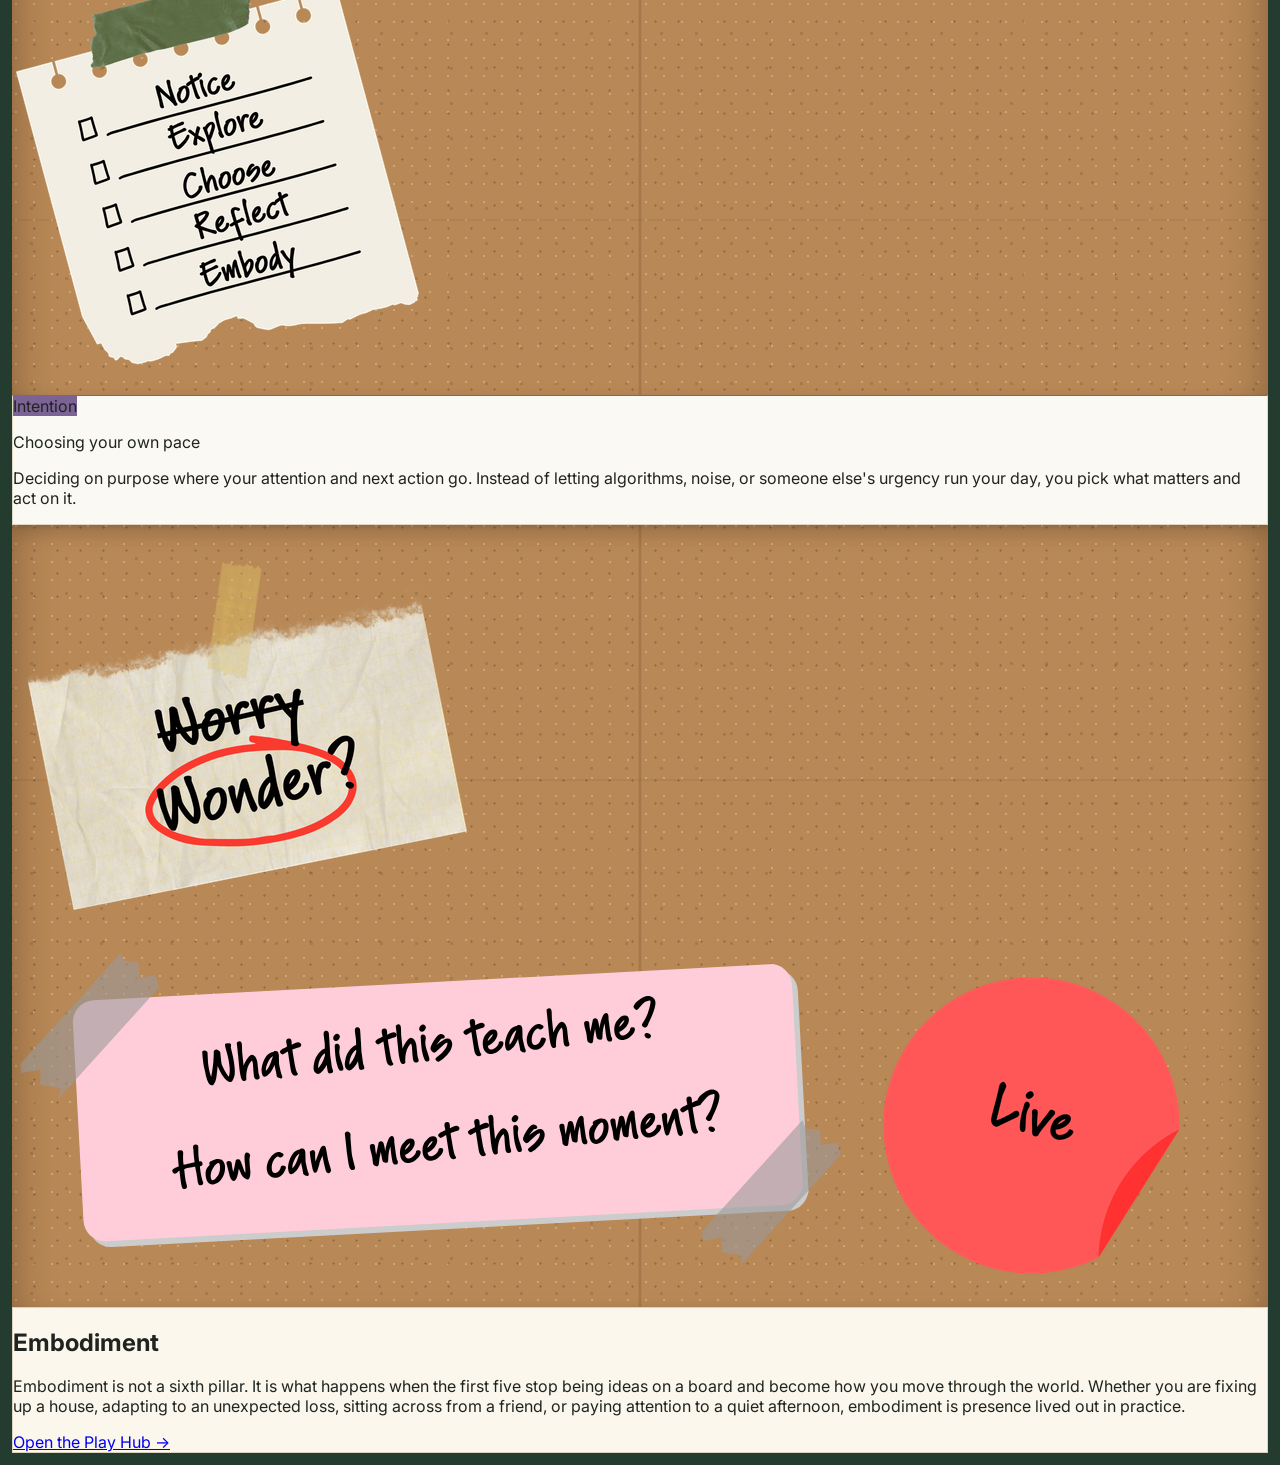
==== commit ccf1ffb4: "Update index.html" ====
--- a/index.html
+++ b/index.html
@@ -36,7 +36,7 @@
       <div class="pr-4 flex flex-wrap items-center gap-2.5 ml-auto sm:ml-0">
         <nav aria-label="Primary Pages" class="bg-[#efe9da] p-1 rounded-xl border border-[#d8ceb8] flex flex-wrap items-center gap-1">
           <a href="index.html" class="px-3.5 py-1.5 rounded-lg text-xs font-bold transition-all bg-[#243b2f] text-[#fbf9f3] shadow-2xs">
-            Presence & 5 Notes
+            Presence & The 5 Notes
           </a>
           <a href="series.html" class="px-3.5 py-1.5 rounded-lg text-xs font-bold transition-all text-[#3c4540] hover:text-[#1f2421]">
             Series &amp; Formats
@@ -50,7 +50,7 @@
   </div>
 
   <!-- ===================================================================== -->
-  <!-- PAGE 1: Presence &  5 Notes                                     -->
+  <!-- PAGE 1: Presence & The 5 Notes                                     -->
   <!-- ===================================================================== -->
   <main class="flex-1 max-w-6xl w-full mx-auto px-4 sm:px-6 py-7 sm:py-9 space-y-10 relative">
 
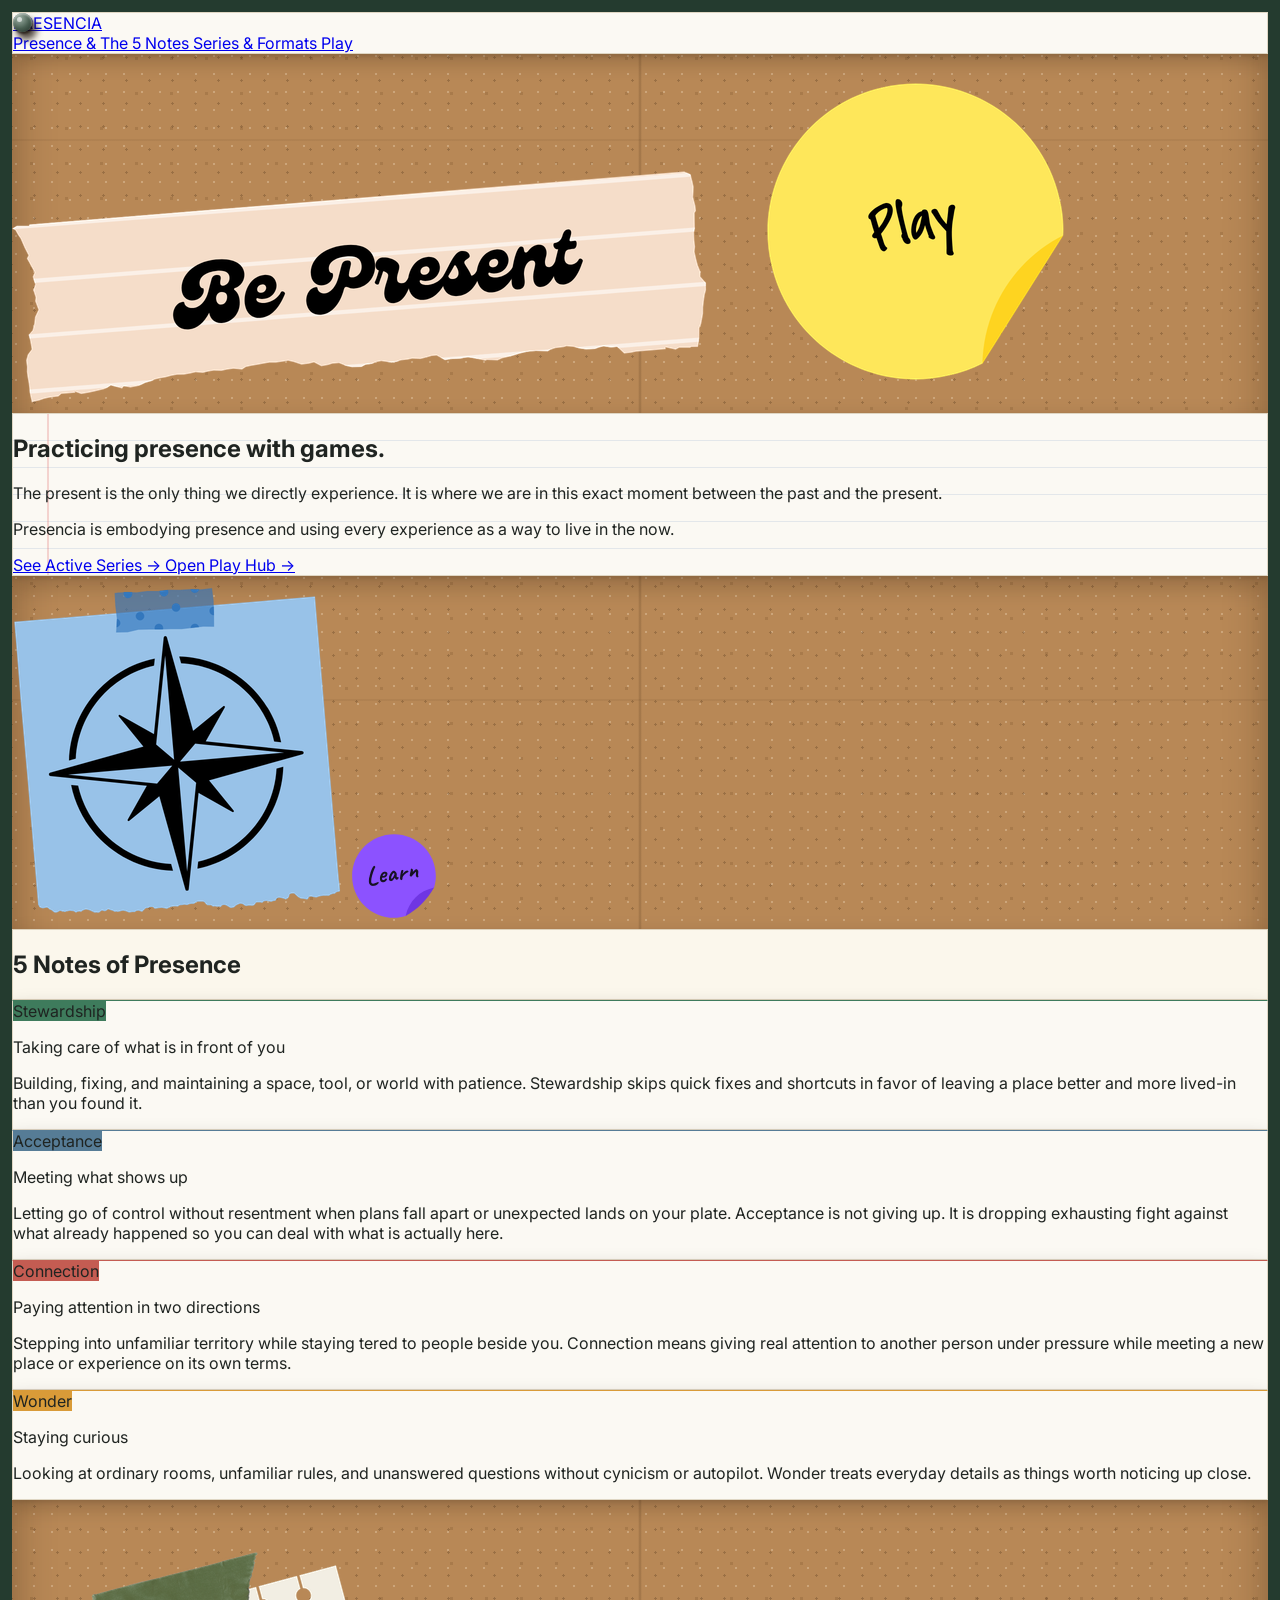
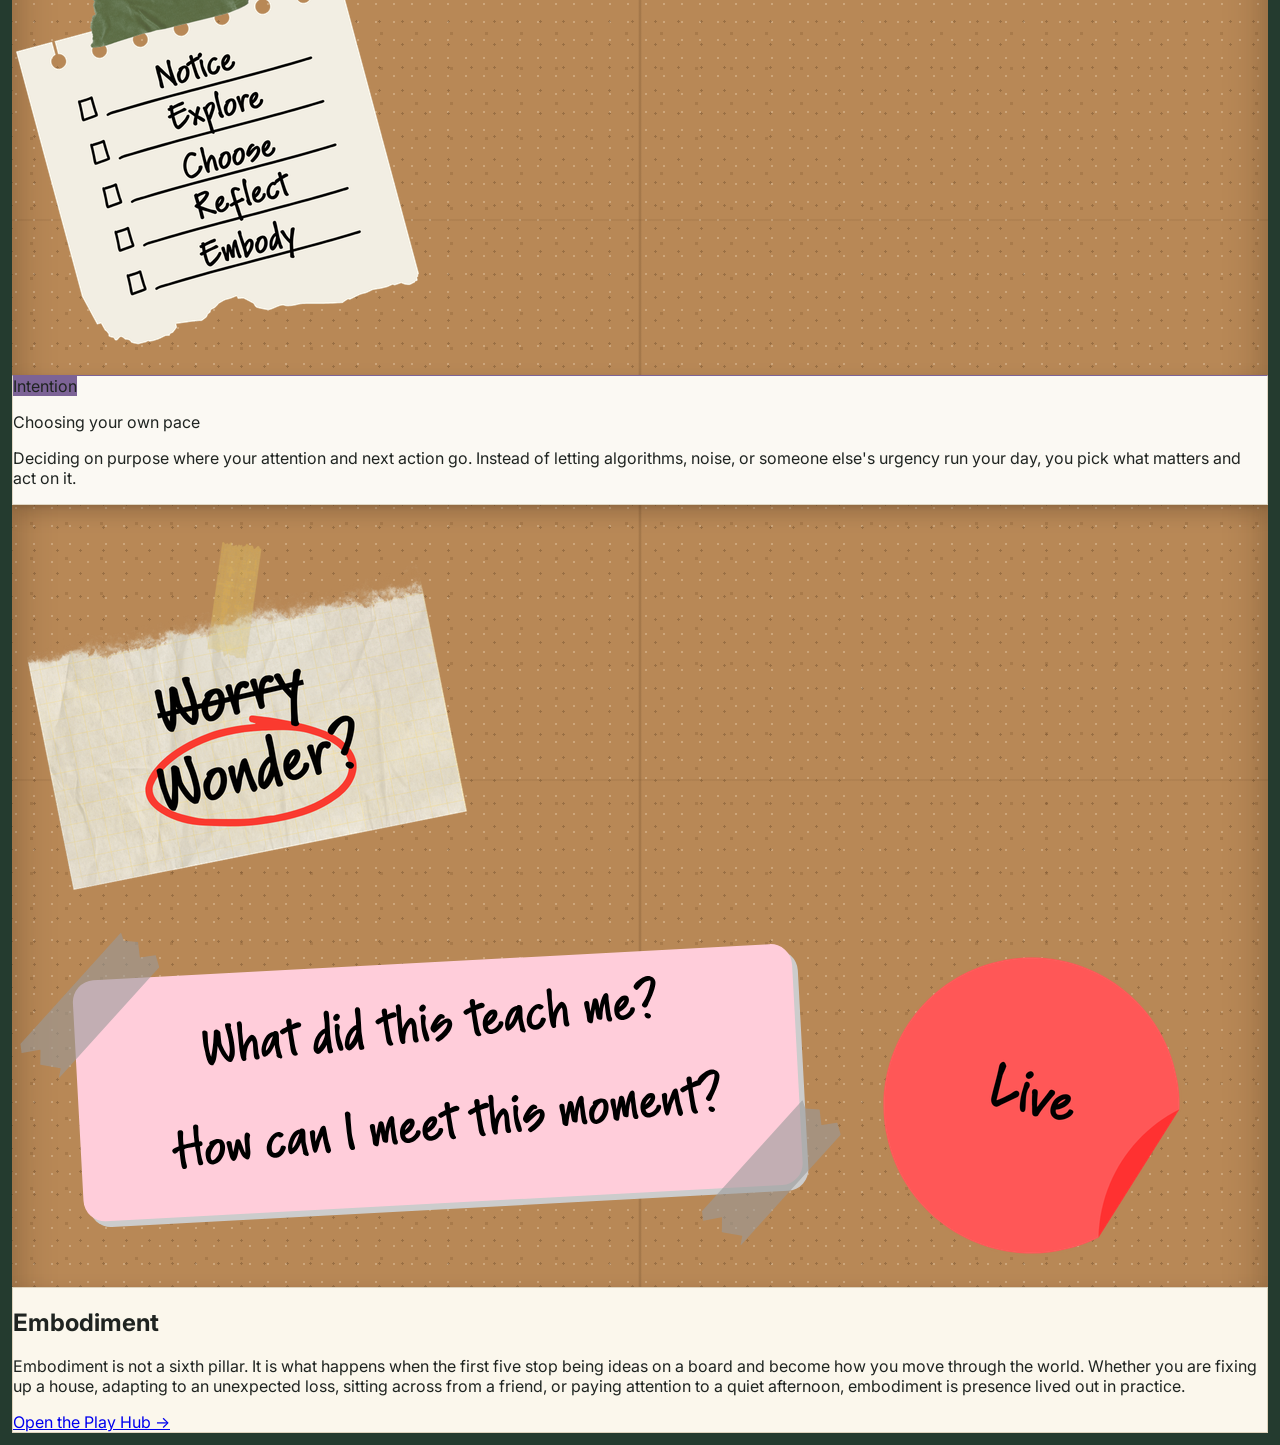
==== commit f34a0d4f: "Update index.html" ====
--- a/index.html
+++ b/index.html
@@ -75,15 +75,15 @@
           <div class="masking-tape w-20 h-4 -top-2 right-5 rotate-12"></div>
 
           <h1 class="text-2xl sm:text-3xl font-extrabold tracking-tight text-[#1f2421] leading-tight mb-4">
-            Practicing presence through play, place, and everyday living.
+            Practicing presence with games.
           </h1>
 
           <div class="space-y-3.5 text-[15px] leading-relaxed text-[#28302b]">
             <p>
-               present is  only moment we directly experience. It is where we make sense of  past and shape what comes next.
+               The present is the only thing we directly experience. It is where we are in this exact moment between the past and the present.
             </p>
             <p>
-              Presencia is not passive relaxation, and it is not about forcing a good mood when things go sideways. It is paying attention to  exact room you are sitting in, noticing what is actually happening, and deciding where your energy goes.
+              Presencia is embodying presence and using every experience as a way to live in the now.
             </p>
           </div>
 
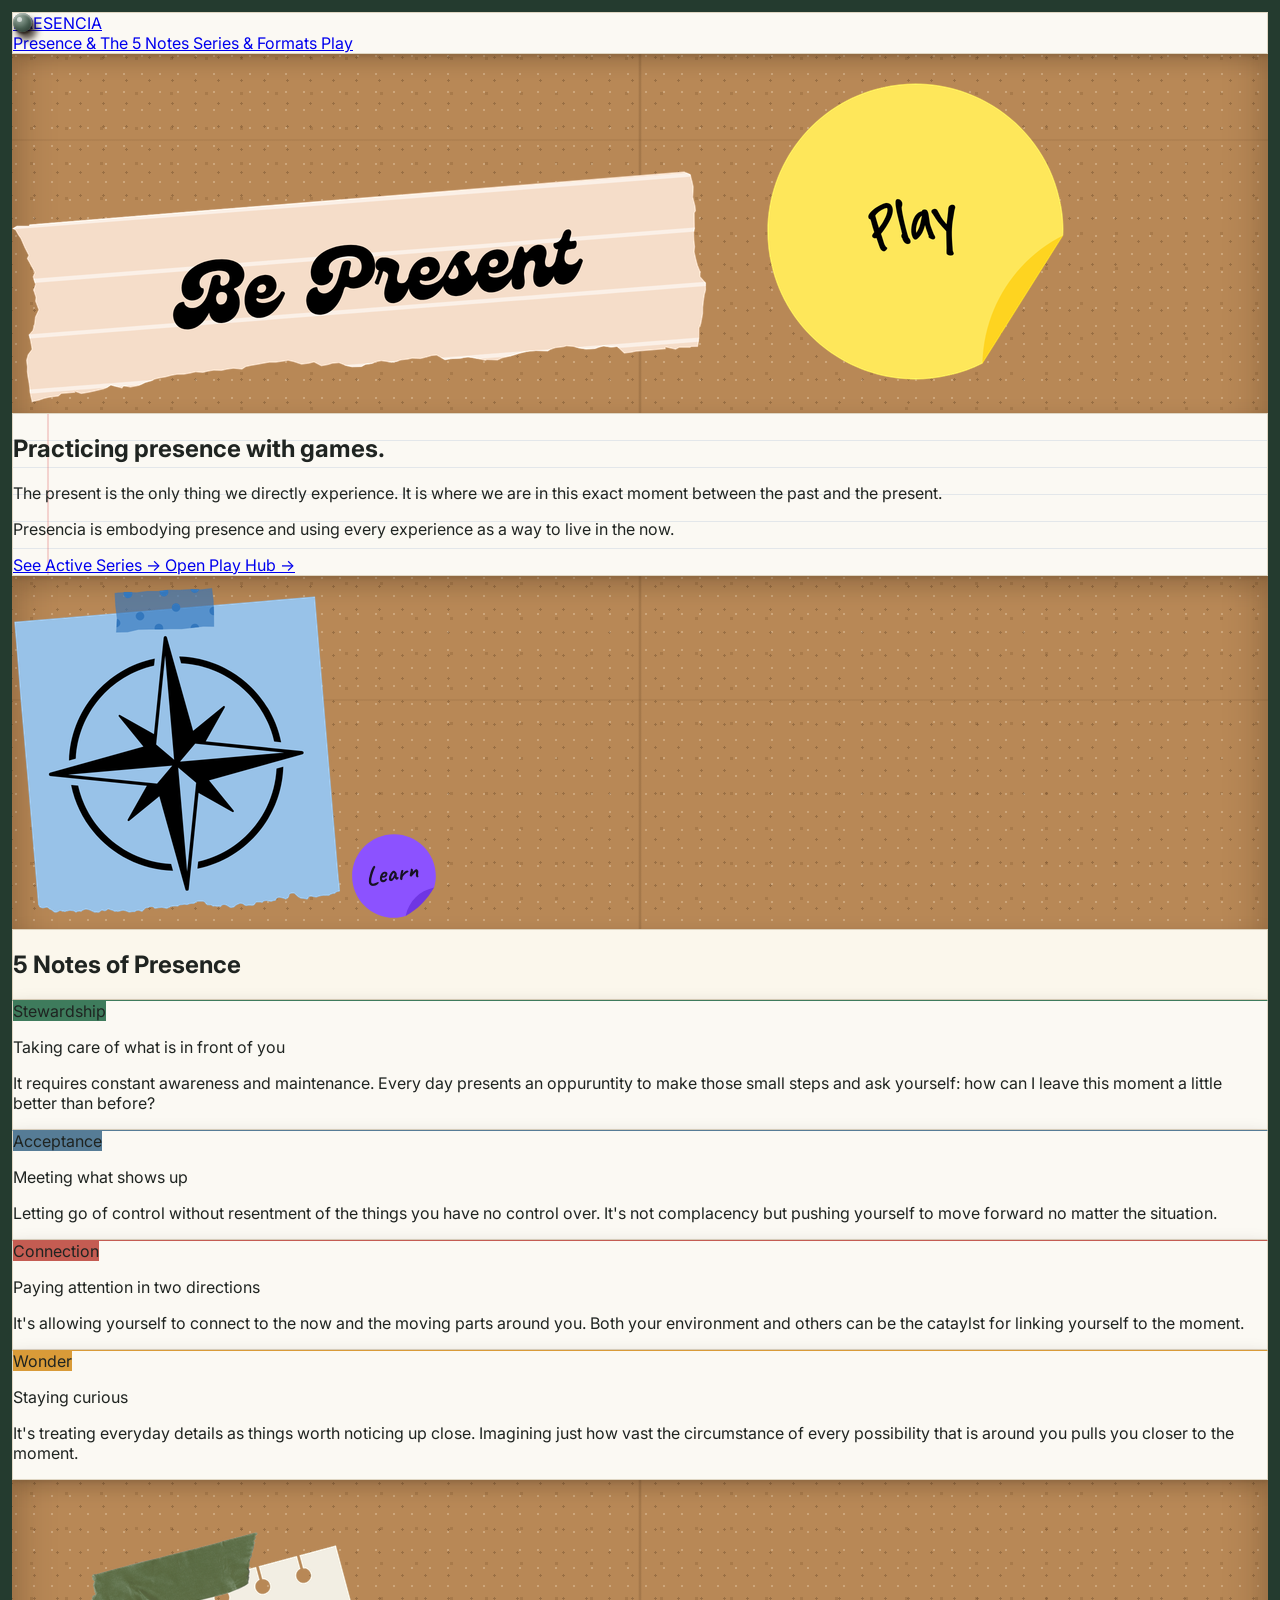
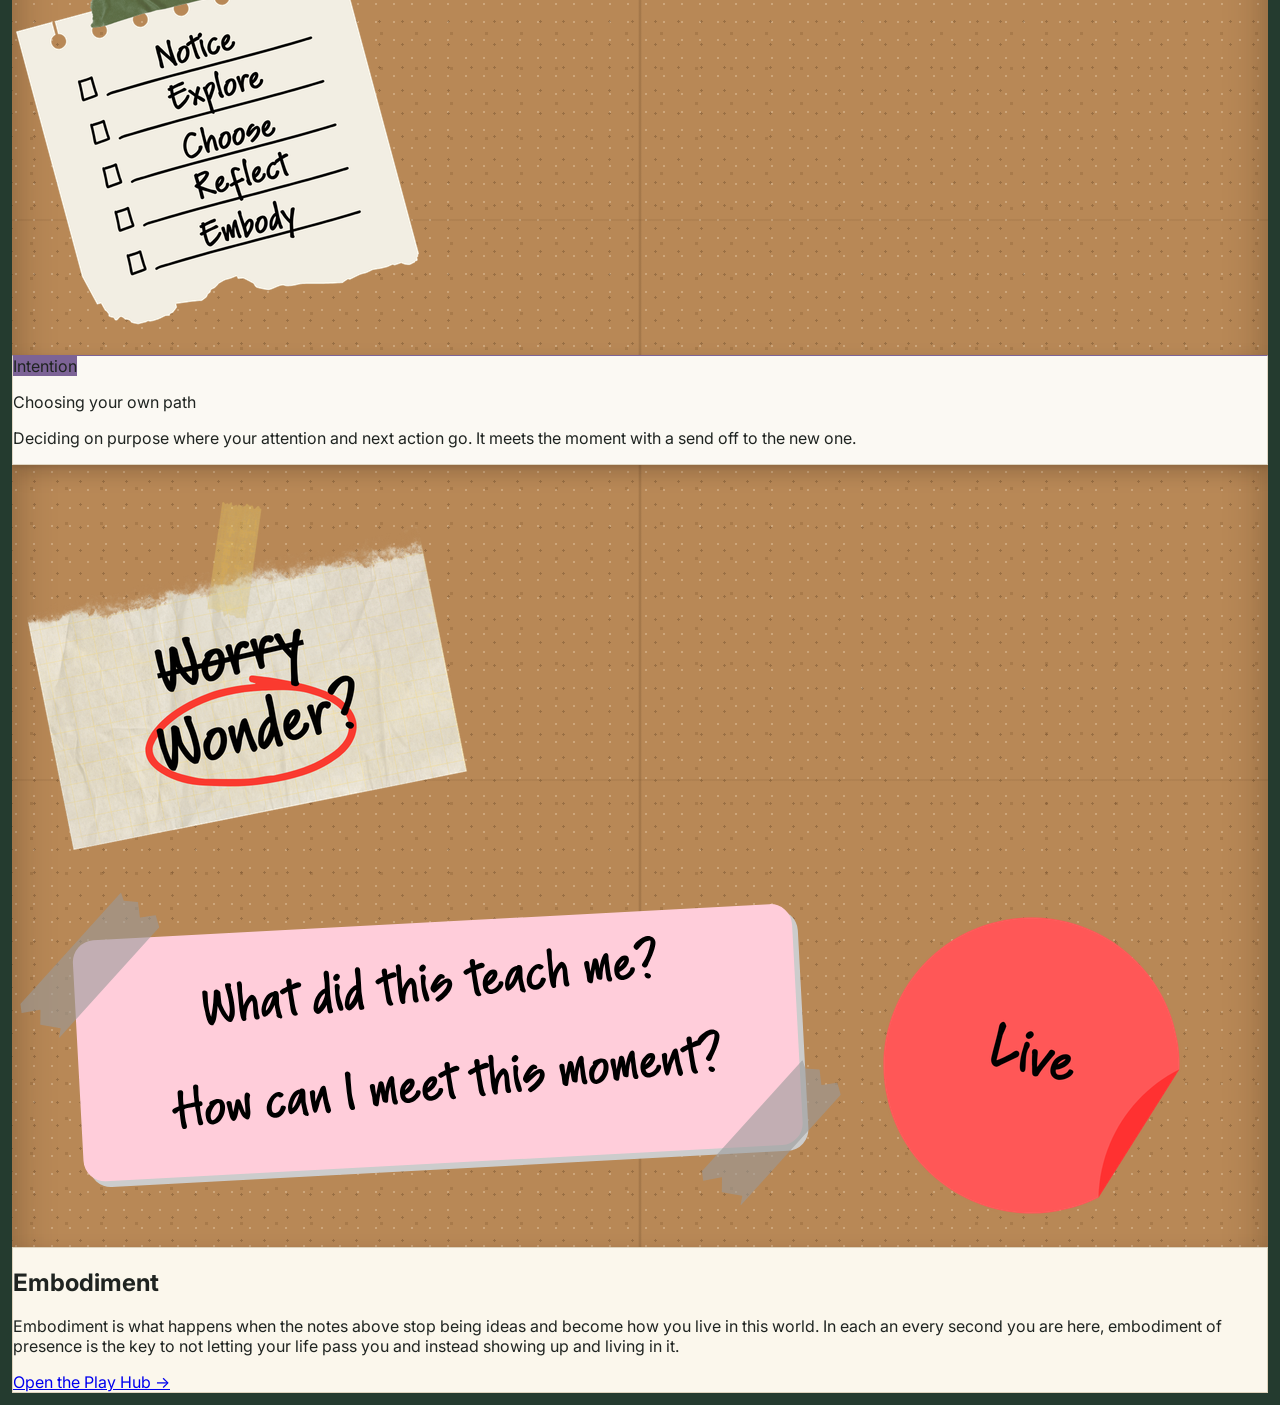
==== commit 39120b38: "Update index.html" ====
--- a/index.html
+++ b/index.html
@@ -149,7 +149,7 @@
               <p class="text-xs font-bold text-[#3e7b5c] mt-2">Taking care of what is in front of you</p>
             </div>
             <p class="text-sm leading-relaxed text-[#28302b]">
-              Building, fixing, and maintaining a space, tool, or world with patience. Stewardship skips quick fixes and shortcuts in favor of leaving a place better and more lived-in than you found it.
+              It requires constant awareness and maintenance. Every day presents an oppuruntity to make those small steps and ask yourself: how can I leave this moment a little better than before?
             </p>
           </div>
         </article>
@@ -166,7 +166,7 @@
               <p class="text-xs font-bold text-[#567c96] mt-2">Meeting what shows up</p>
             </div>
             <p class="text-sm leading-relaxed text-[#28302b]">
-              Letting go of control without resentment when plans fall apart or  unexpected lands on your plate. Acceptance is not giving up. It is dropping  exhausting fight against what already happened so you can deal with what is actually here.
+              Letting go of control without resentment of the things you have no control over. It's not complacency but pushing yourself to move forward no matter the situation.
             </p>
           </div>
         </article>
@@ -183,7 +183,7 @@
               <p class="text-xs font-bold text-[#c45c52] mt-2">Paying attention in two directions</p>
             </div>
             <p class="text-sm leading-relaxed text-[#28302b]">
-              Stepping into unfamiliar territory while staying tered to  people beside you. Connection means giving real attention to another person under pressure while meeting a new place or experience on its own terms.
+              It's allowing yourself to connect to the now and the moving parts around you. Both your environment and others can be the cataylst for linking yourself to the moment.
             </p>
           </div>
         </article>
@@ -200,7 +200,7 @@
               <p class="text-xs font-bold text-[#b87e22] mt-2">Staying curious</p>
             </div>
             <p class="text-sm leading-relaxed text-[#28302b]">
-              Looking at ordinary rooms, unfamiliar rules, and unanswered questions without cynicism or autopilot. Wonder treats everyday details as things worth noticing up close.
+               It's treating everyday details as things worth noticing up close. Imagining just how vast the circumstance of every possibility that is around you pulls you closer to the moment.
             </p>
           </div>
         </article>
@@ -221,10 +221,10 @@
               <span class="inline-block text-xs font-extrabold uppercase tracking-wider px-3 py-1 rounded-full text-white" style="background-color: #7c6396;">
                 Intention
               </span>
-              <p class="text-xs font-bold text-[#7c6396] mt-2">Choosing your own pace</p>
-            </div>
-            <p class="text-sm leading-relaxed text-[#28302b]">
-              Deciding on purpose where your attention and next action go. Instead of letting algorithms, noise, or someone else's urgency run your day, you pick what matters and act on it.
+              <p class="text-xs font-bold text-[#7c6396] mt-2">Choosing your own path</p>
+            </div>
+            <p class="text-sm leading-relaxed text-[#28302b]">
+              Deciding on purpose where your attention and next action go. It meets the moment with a send off to the new one.
             </p>
           </div>
         </article>
@@ -260,7 +260,7 @@
           <div class="space-y-2 max-w-3xl">
             <h2 class="text-2xl sm:text-3xl font-extrabold text-[#1f2421]">Embodiment</h2>
             <p class="text-sm sm:text-[15.5px] leading-relaxed text-[#28302b]">
-              Embodiment is not a sixth pillar. It is what happens when the first five stop being ideas on a board and become how you move through the world. Whether you are fixing up a house, adapting to an unexpected loss, sitting across from a friend, or paying attention to a quiet afternoon, embodiment is presence lived out in practice.
+              Embodiment is what happens when the notes above stop being ideas and become how you live in this world. In each an every second you are here, embodiment of presence is the key to not letting your life pass you and instead showing up and living in it.
             </p>
           </div>
 
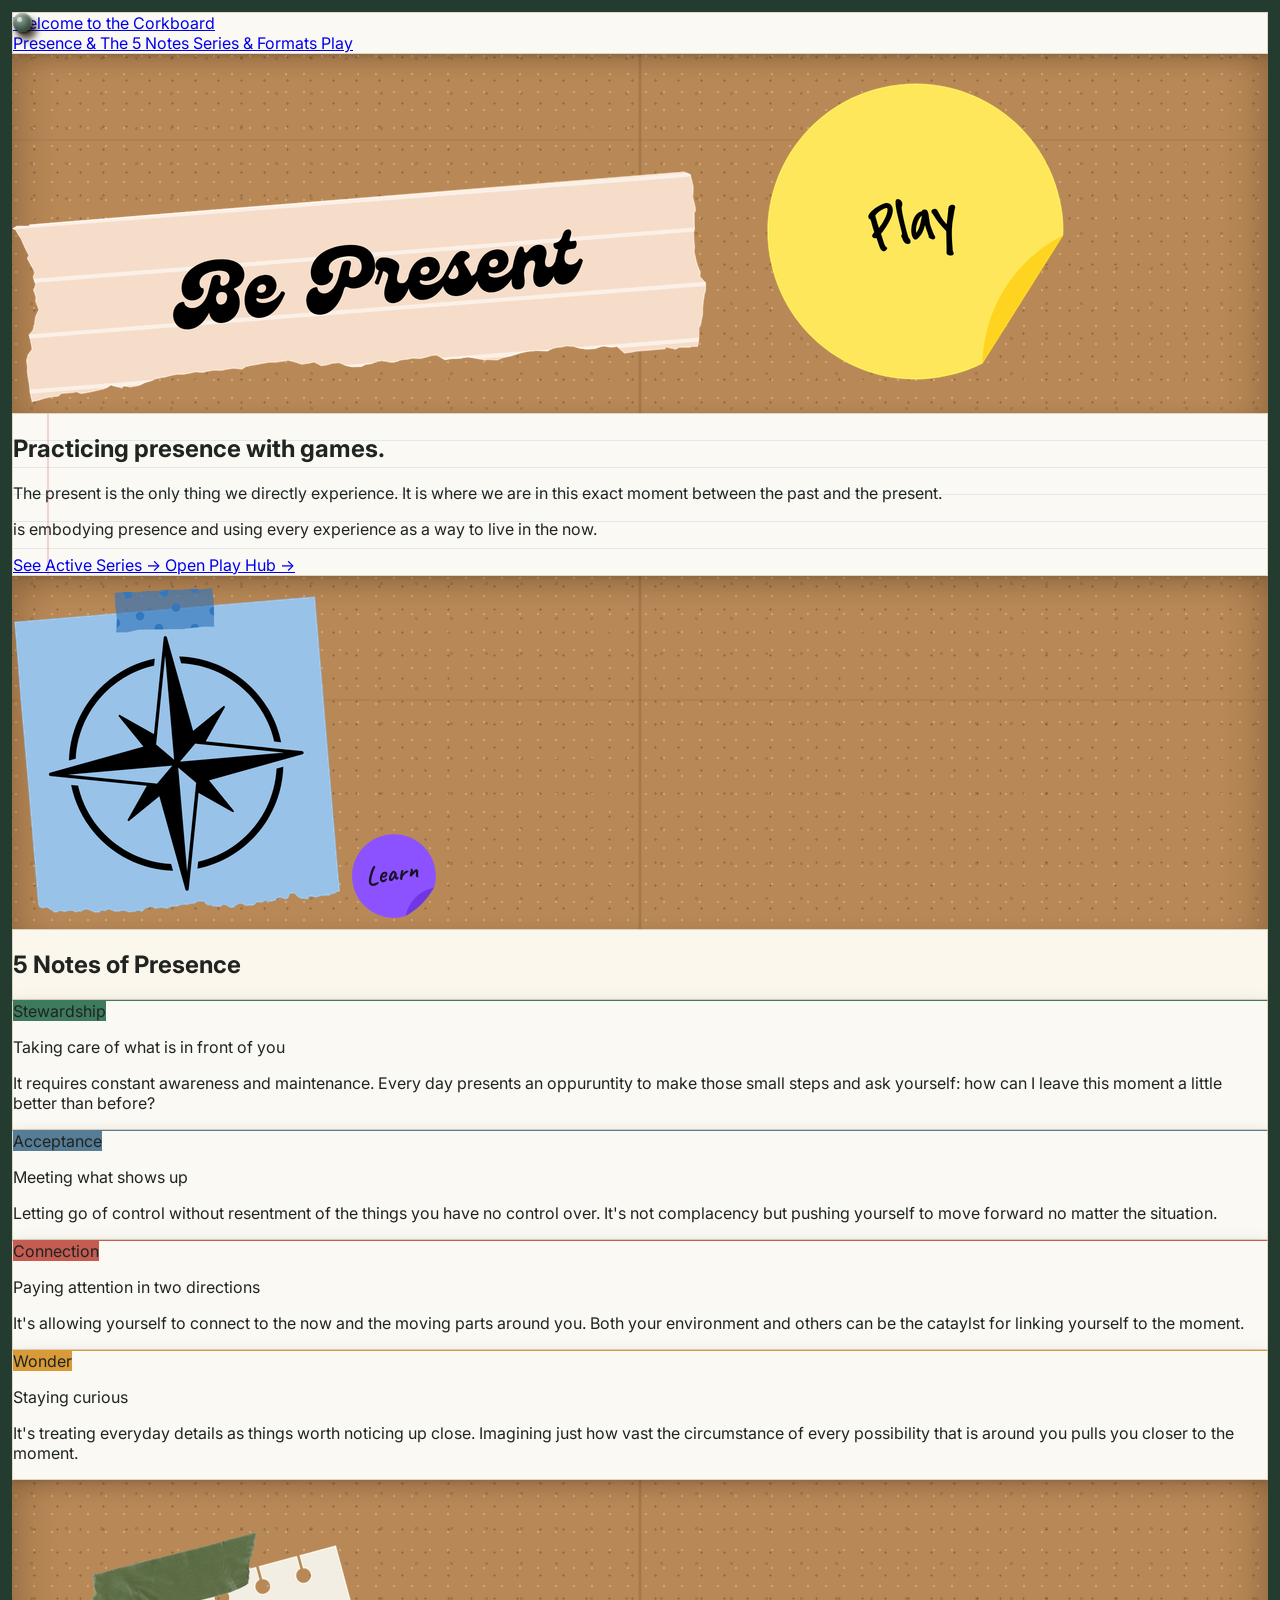
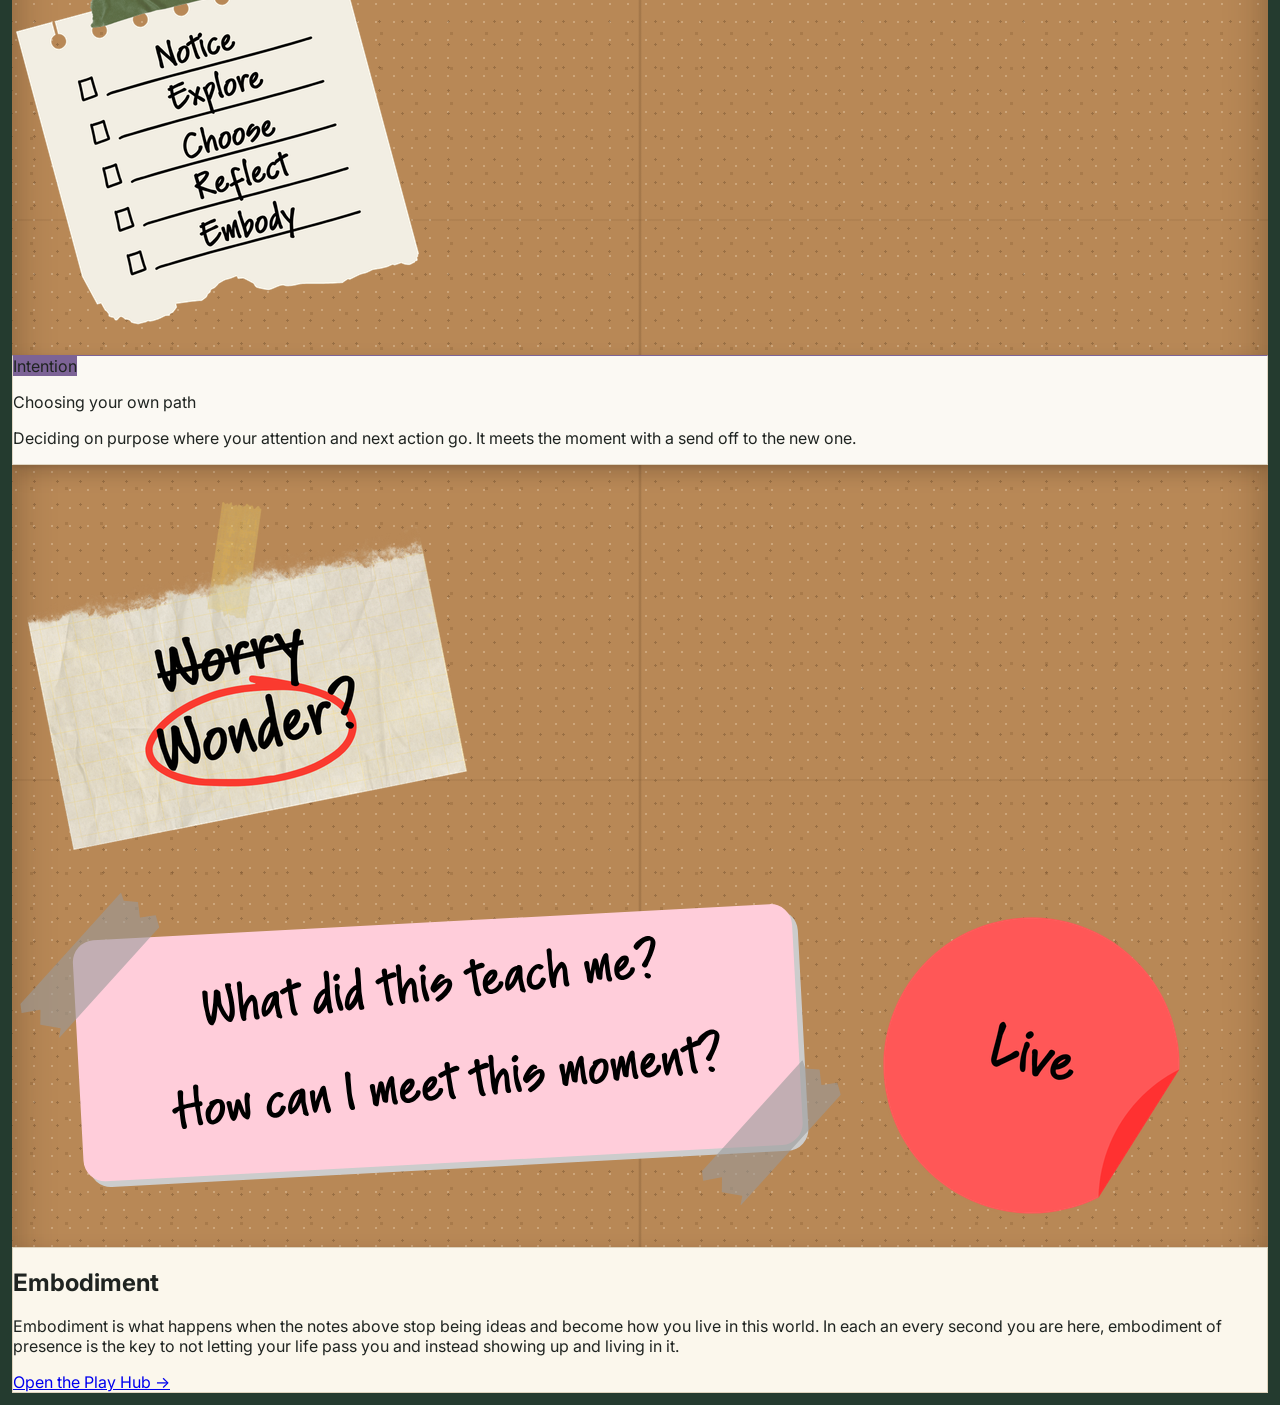
==== commit 784b0ab6: "Update index.html" ====
--- a/index.html
+++ b/index.html
@@ -3,7 +3,7 @@
 <head>
   <meta charset="UTF-8" />
   <meta name="viewport" content="width=device-width, initial-scale=1.0" />
-  <title>PRESENCIA | Presence & The 5 Notes</title>
+  <title> | Presence & The 5 Notes</title>
   <script src="https://cdn.tailwindcss.com"></script>
   <link rel="preconnect" href="https://fonts.googleapis.com">
   <link rel="preconnect" href="https://fonts.gstatic.com" crossorigin>
@@ -18,15 +18,15 @@
       <div class="slate-pin top-2.5 left-3"></div>
       <div class="slate-pin top-2.5 right-3"></div>
 
-      <!-- Left Cluster: PRESENCIA + Inline Logo Directly to the Right -->
+      <!-- Left Cluster: Welcome to the  Corkboard + Inline Logo Directly to the Right -->
       <div class="pl-4 flex items-center gap-2.5">
         <a href="index.html" class="font-extrabold tracking-[0.18em] text-base sm:text-lg uppercase text-[#1f2421] no-underline">
-          PRESENCIA
+          Welcome to the  Corkboard
         </a>
         <img
           id="brandLogoImg"
           src="logo.png"
-          alt="Presencia Logo"
+          alt=" Logo"
           class="h-9 w-auto max-w-[130px] rounded-md object-contain border border-[#dfd6c3] bg-white px-1.5 py-0.5 shadow-2xs"
           onerror="this.style.display='none'"
         />
@@ -83,7 +83,7 @@
                The present is the only thing we directly experience. It is where we are in this exact moment between the past and the present.
             </p>
             <p>
-              Presencia is embodying presence and using every experience as a way to live in the now.
+               is embodying presence and using every experience as a way to live in the now.
             </p>
           </div>
 
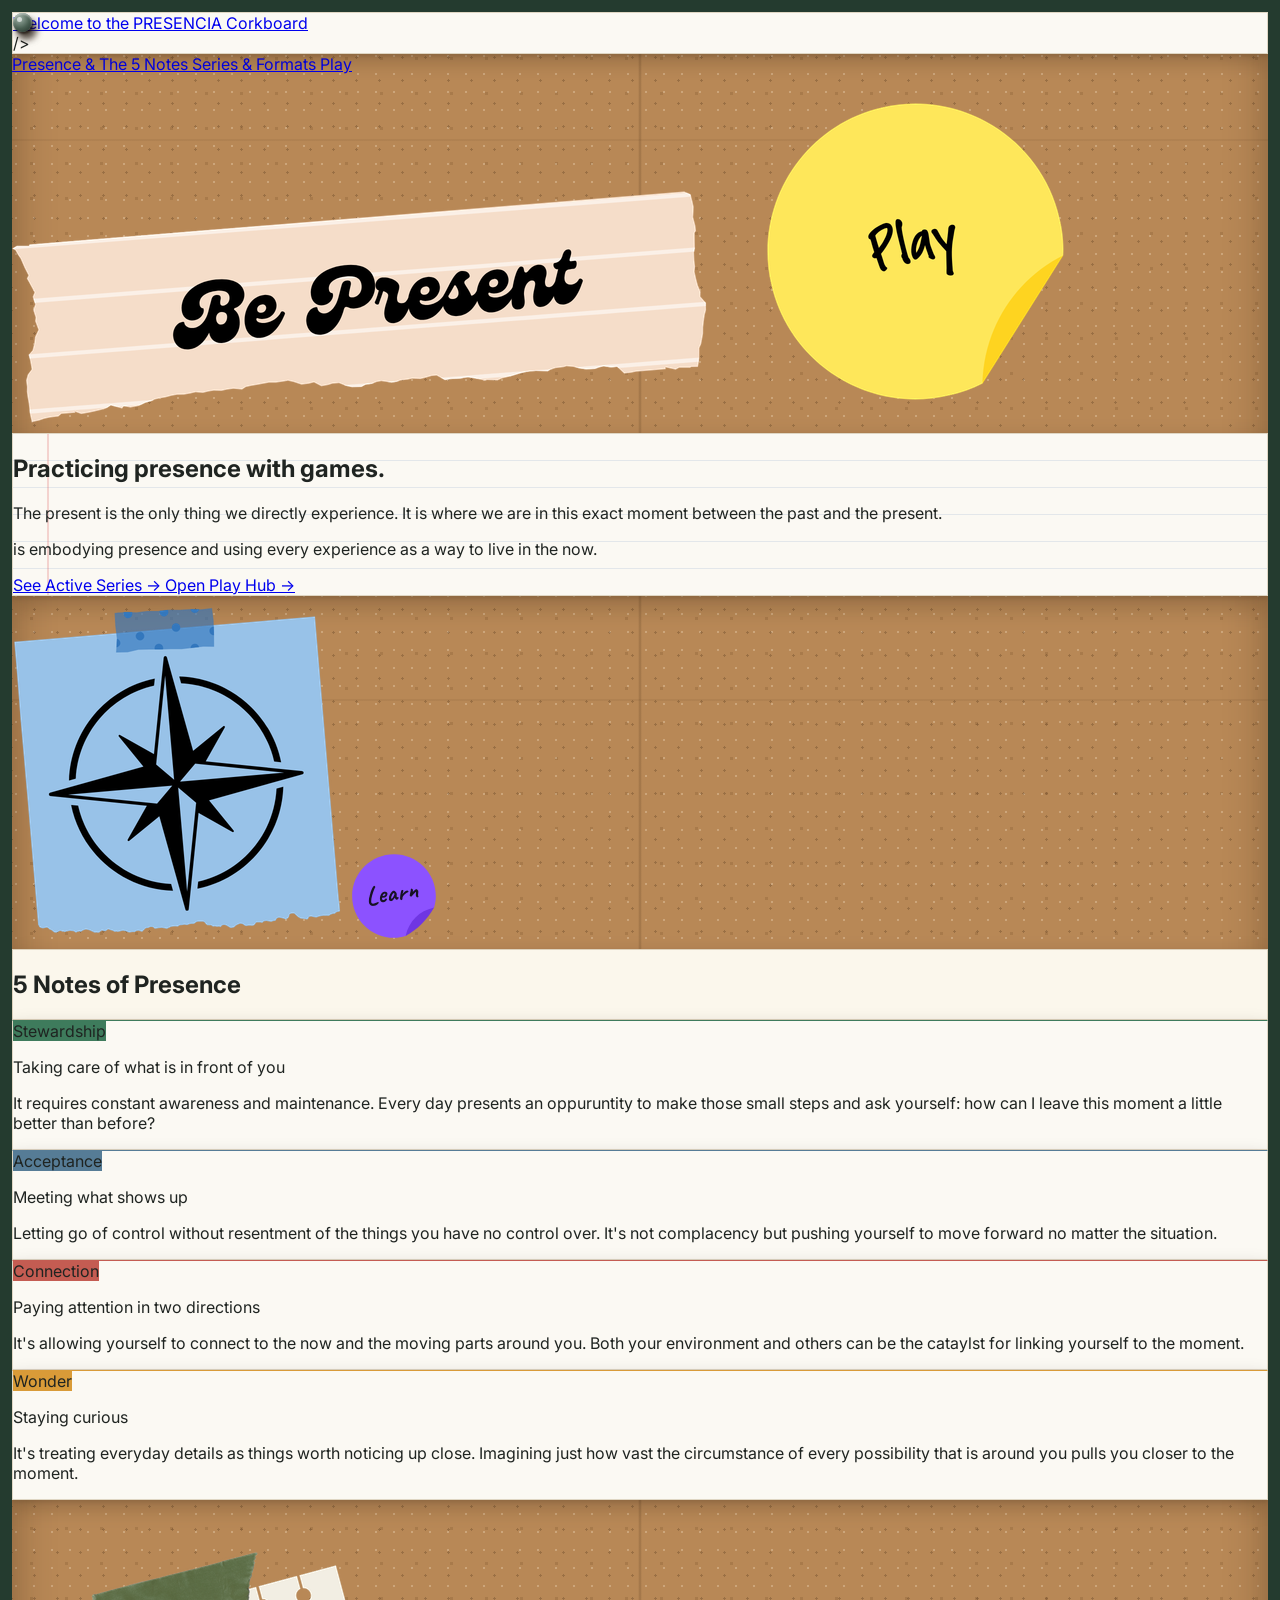
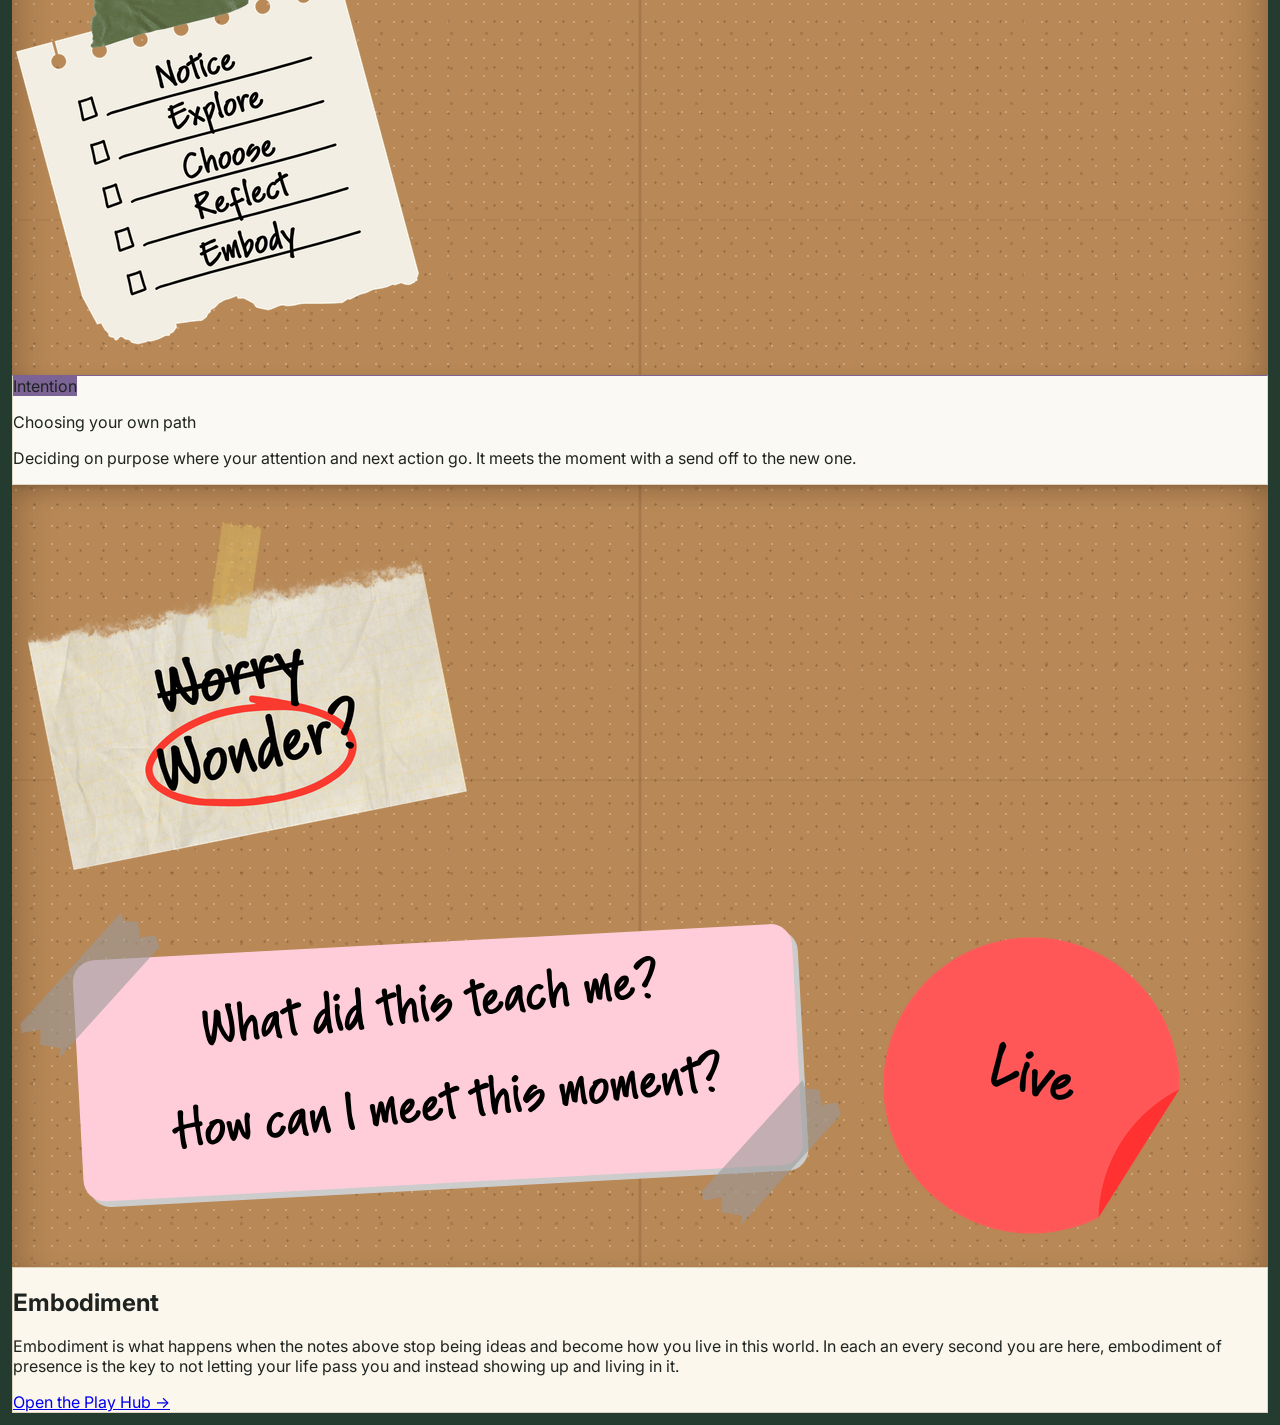
==== commit 3d707e83: "Update index.html" ====
--- a/index.html
+++ b/index.html
@@ -18,17 +18,19 @@
       <div class="slate-pin top-2.5 left-3"></div>
       <div class="slate-pin top-2.5 right-3"></div>
 
-      <!-- Left Cluster: Welcome to the  Corkboard + Inline Logo Directly to the Right -->
+     <!-- Left Cluster: Welcome to the PRESENCIA Corkboard + Inline Logo Directly to the Right -->
       <div class="pl-4 flex items-center gap-2.5">
-        <a href="index.html" class="font-extrabold tracking-[0.18em] text-base sm:text-lg uppercase text-[#1f2421] no-underline">
-          Welcome to the  Corkboard
+        <a href="index.html" class="font-extrabold tracking-[0.08em] sm:tracking-[0.12em] text-sm sm:text-base uppercase text-[#1f2421] no-underline">
+          Welcome to the PRESENCIA Corkboard
         </a>
         <img
           id="brandLogoImg"
           src="logo.png"
-          alt=" Logo"
+          alt="Presencia Logo"
           class="h-9 w-auto max-w-[130px] rounded-md object-contain border border-[#dfd6c3] bg-white px-1.5 py-0.5 shadow-2xs"
           onerror="this.style.display='none'"
+        />
+      </div>
         />
       </div>
 
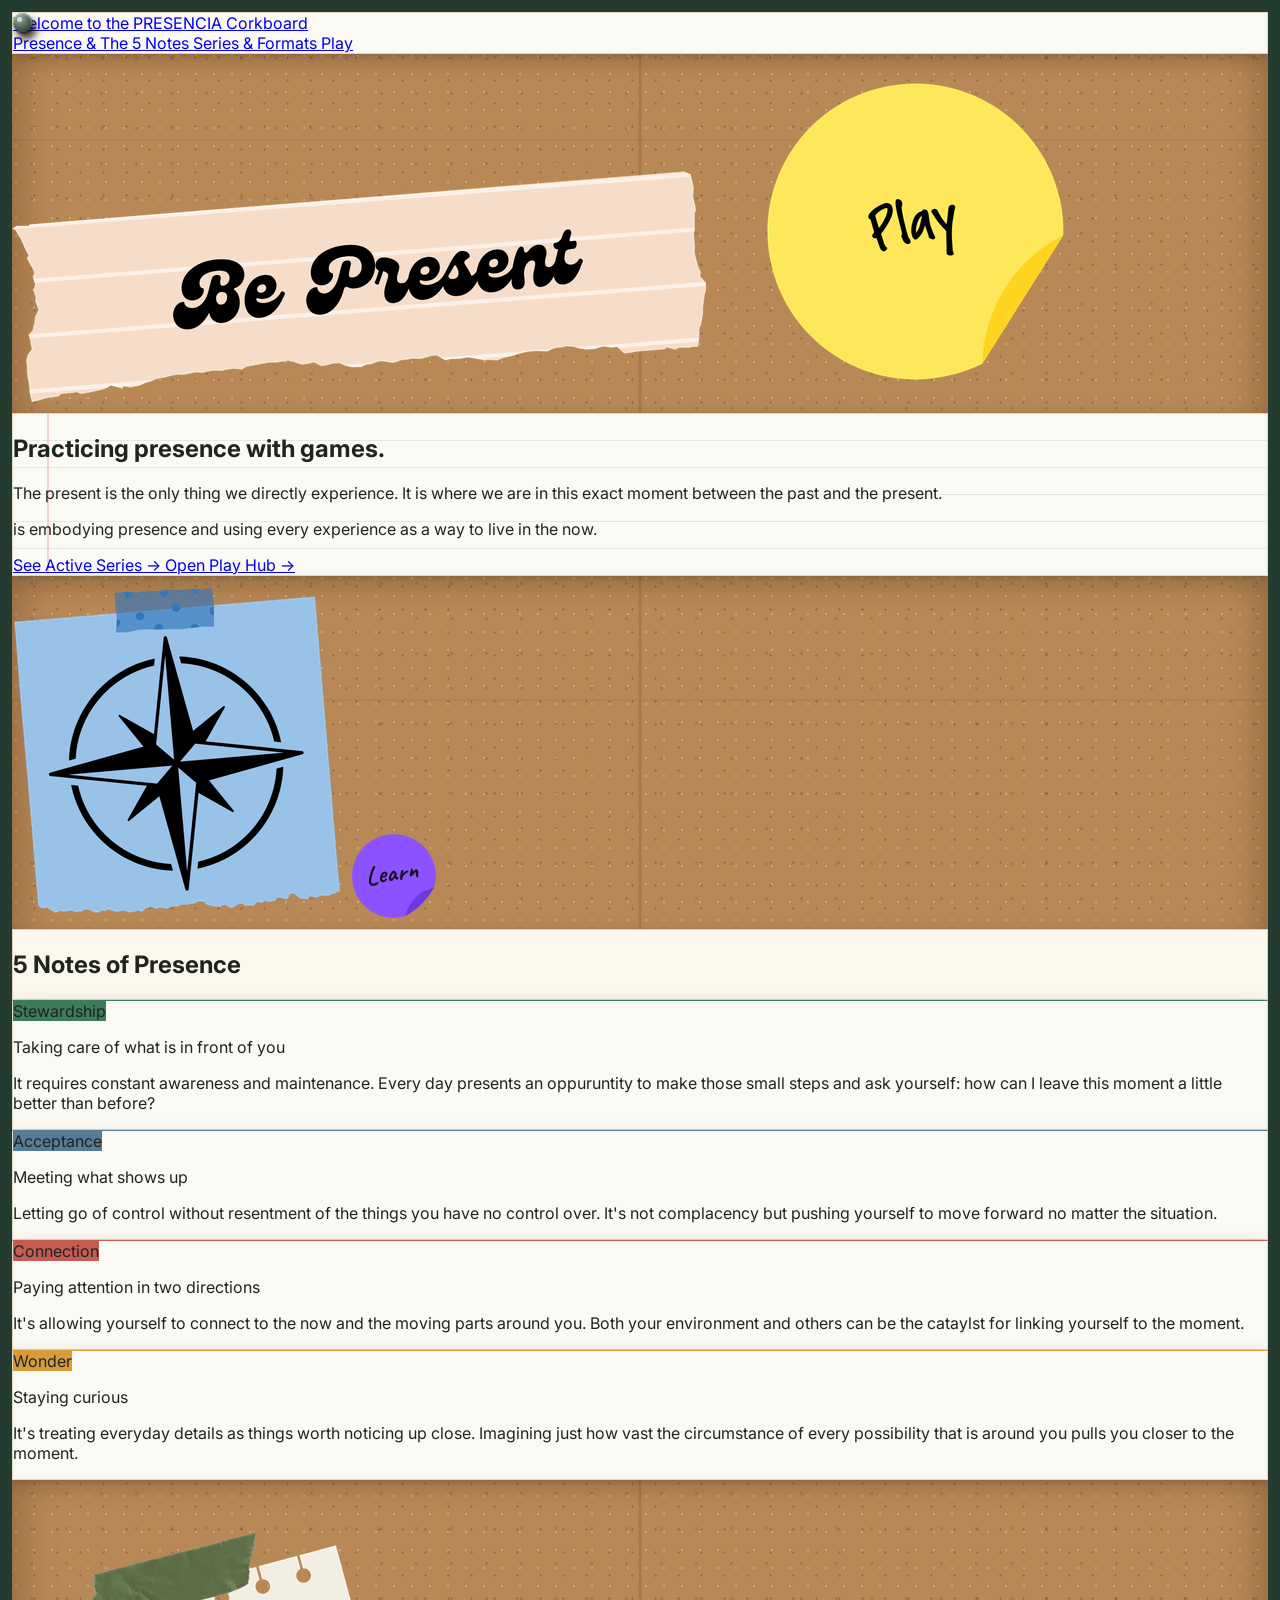
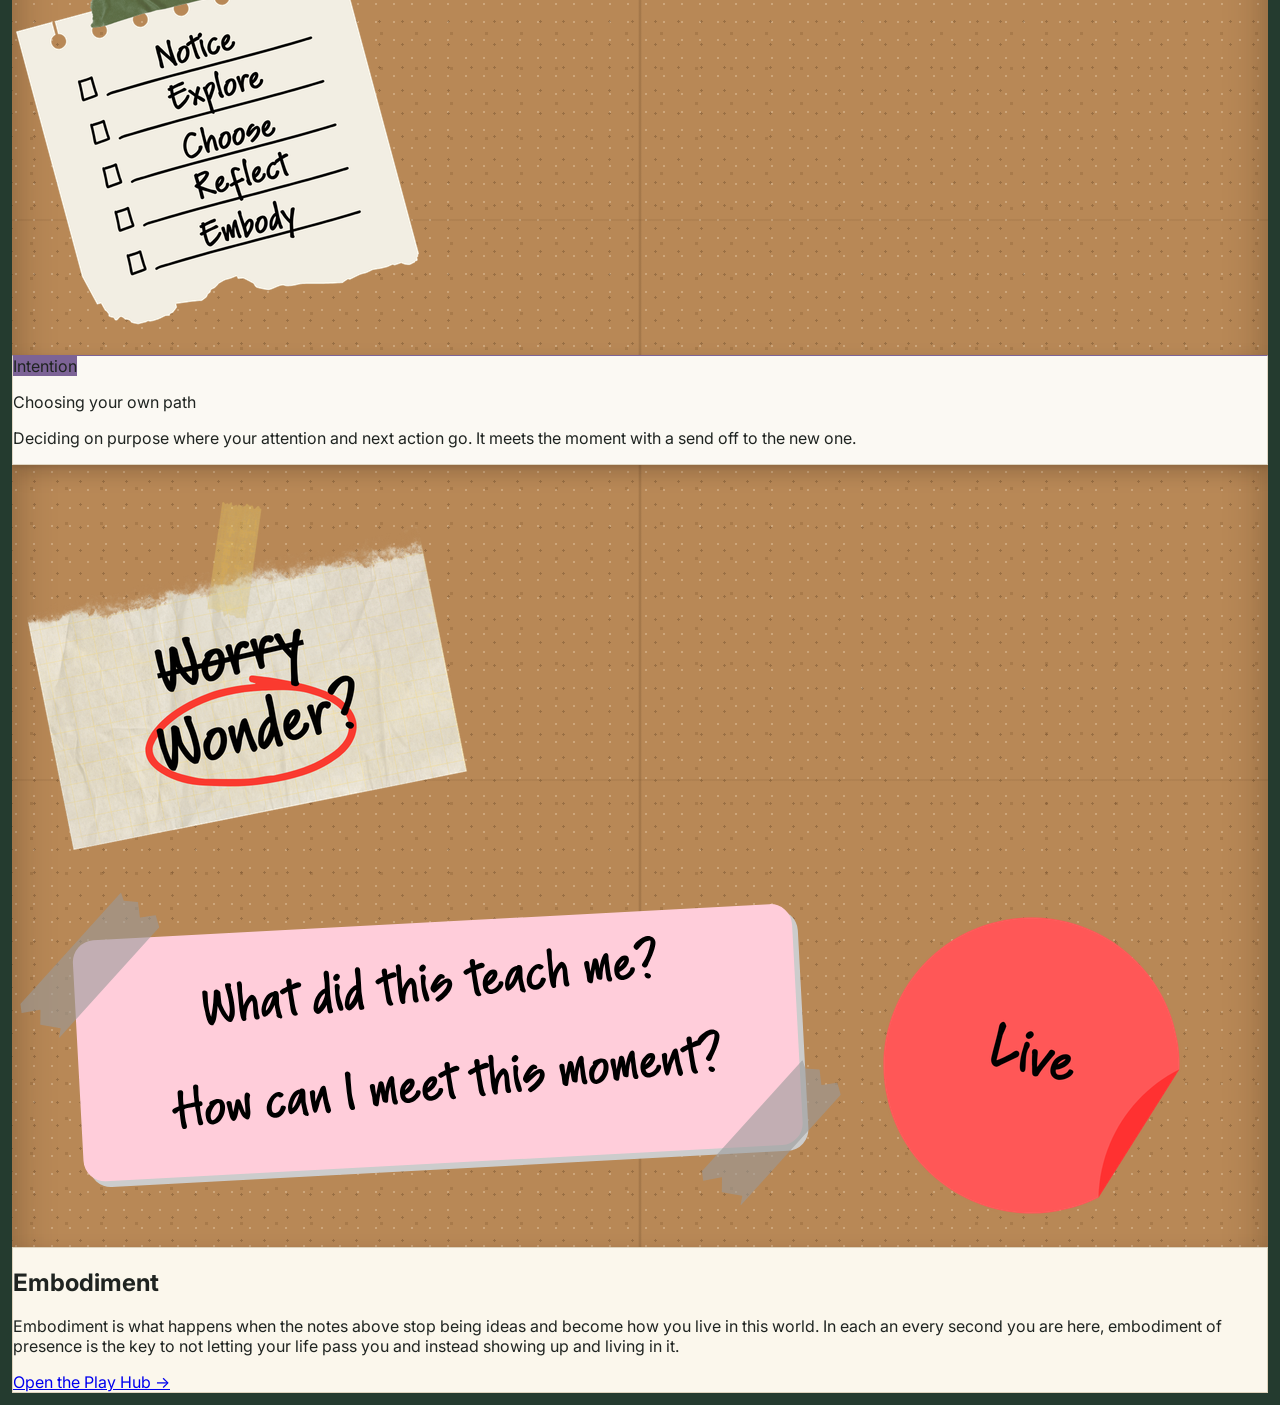
==== commit 375e044d: "Update index.html" ====
--- a/index.html
+++ b/index.html
@@ -3,7 +3,7 @@
 <head>
   <meta charset="UTF-8" />
   <meta name="viewport" content="width=device-width, initial-scale=1.0" />
-  <title> | Presence & The 5 Notes</title>
+  <title>PRESENCIA | Presence &amp; The 5 Notes</title>
   <script src="https://cdn.tailwindcss.com"></script>
   <link rel="preconnect" href="https://fonts.googleapis.com">
   <link rel="preconnect" href="https://fonts.gstatic.com" crossorigin>
@@ -18,7 +18,7 @@
       <div class="slate-pin top-2.5 left-3"></div>
       <div class="slate-pin top-2.5 right-3"></div>
 
-     <!-- Left Cluster: Welcome to the PRESENCIA Corkboard + Inline Logo Directly to the Right -->
+      <!-- Left Cluster: Welcome to the PRESENCIA Corkboard + Inline Logo Directly to the Right -->
       <div class="pl-4 flex items-center gap-2.5">
         <a href="index.html" class="font-extrabold tracking-[0.08em] sm:tracking-[0.12em] text-sm sm:text-base uppercase text-[#1f2421] no-underline">
           Welcome to the PRESENCIA Corkboard
@@ -31,14 +31,12 @@
           onerror="this.style.display='none'"
         />
       </div>
-        />
-      </div>
 
       <!-- Right Cluster: 3 Navigation Links -->
       <div class="pr-4 flex flex-wrap items-center gap-2.5 ml-auto sm:ml-0">
         <nav aria-label="Primary Pages" class="bg-[#efe9da] p-1 rounded-xl border border-[#d8ceb8] flex flex-wrap items-center gap-1">
           <a href="index.html" class="px-3.5 py-1.5 rounded-lg text-xs font-bold transition-all bg-[#243b2f] text-[#fbf9f3] shadow-2xs">
-            Presence & The 5 Notes
+            Presence &amp; The 5 Notes
           </a>
           <a href="series.html" class="px-3.5 py-1.5 rounded-lg text-xs font-bold transition-all text-[#3c4540] hover:text-[#1f2421]">
             Series &amp; Formats
@@ -52,7 +50,7 @@
   </div>
 
   <!-- ===================================================================== -->
-  <!-- PAGE 1: Presence & The 5 Notes                                     -->
+  <!-- PAGE 1: Presence & The 5 Notes                                        -->
   <!-- ===================================================================== -->
   <main class="flex-1 max-w-6xl w-full mx-auto px-4 sm:px-6 py-7 sm:py-9 space-y-10 relative">
 
